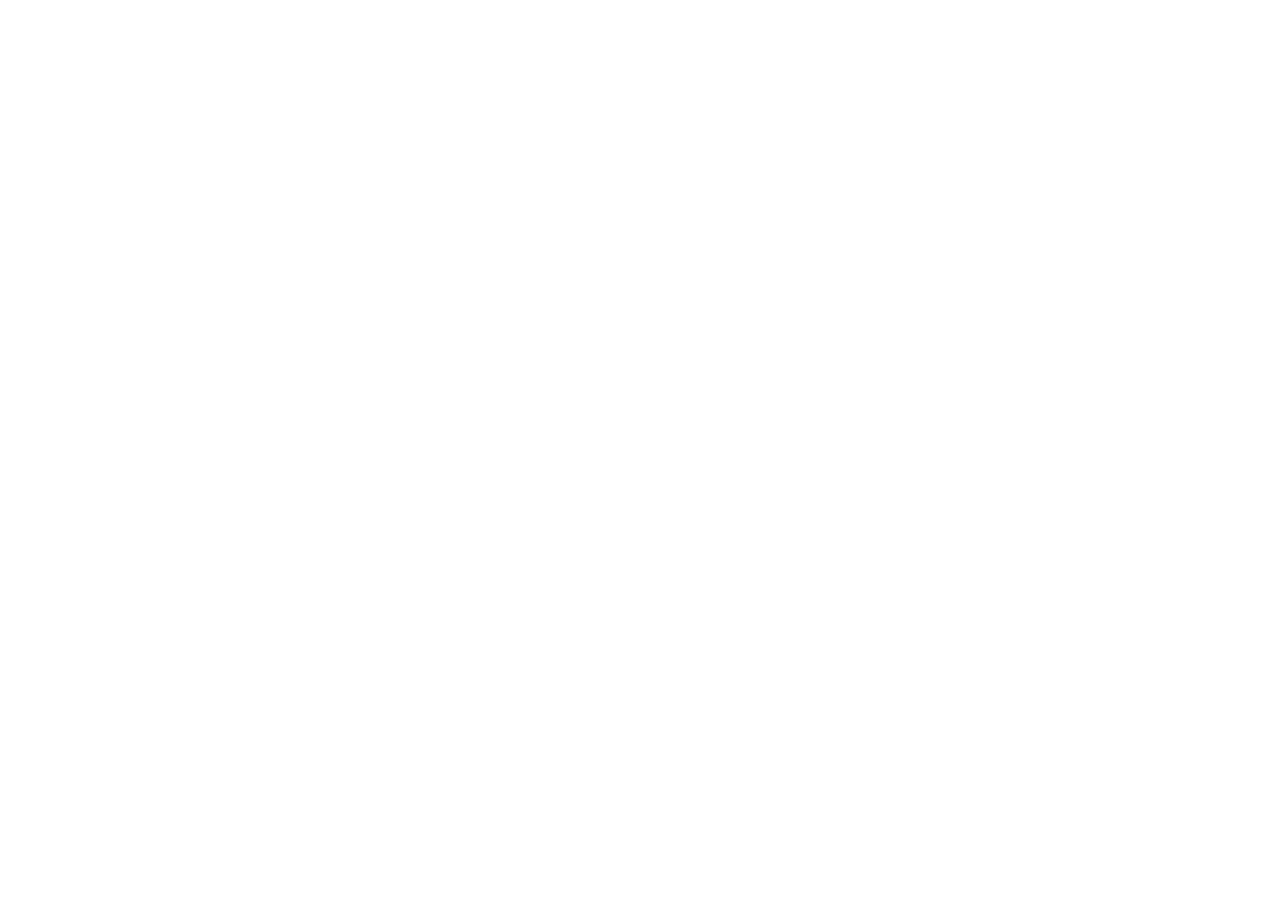
==== index.html @ ac5405e8 "登录和注册功能" ====
<!DOCTYPE html>
<html lang="en">
<head>
    <meta charset="UTF-8">
    <meta name="viewport" content="width=device-width, initial-scale=1.0">
    <title>Document</title>
</head>
<body>
    
</body>
</html>
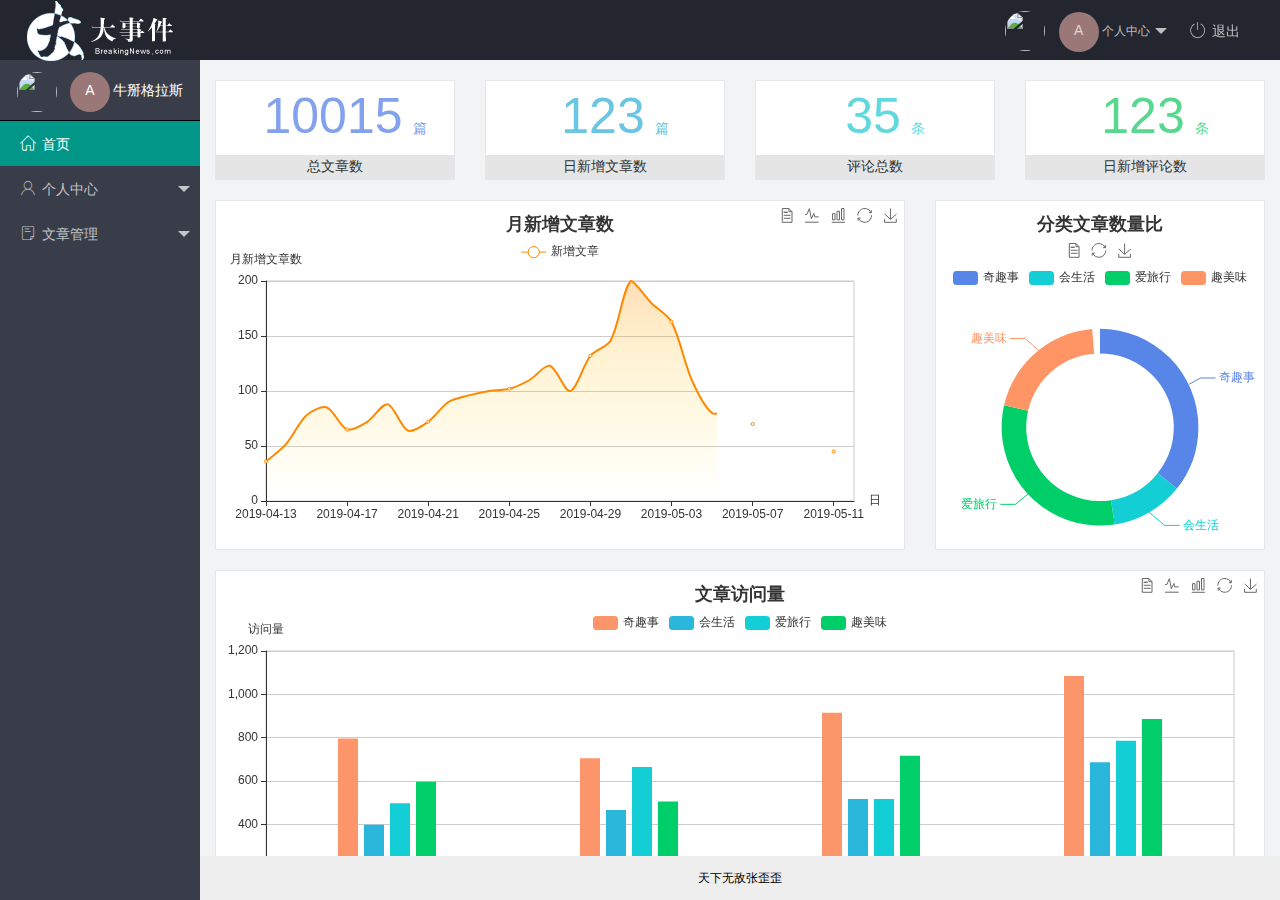
==== commit de737877: "index后台主页" ====
--- a/index.html
+++ b/index.html
@@ -1,11 +1,91 @@
 <!DOCTYPE html>
 <html lang="en">
+
 <head>
     <meta charset="UTF-8">
     <meta name="viewport" content="width=device-width, initial-scale=1.0">
-    <title>Document</title>
+    <title>主页</title>
+    <!-- 导入layui样式 -->
+    <link rel="stylesheet" href="/assets/lib/layui/css/layui.css">
+    <!-- 导入第三方字体图标 -->
+    <link rel="stylesheet" href="assets/fonts/iconfont.css">
+    <!-- 导入自己样式 -->
+    <link rel="stylesheet" href="/assets/css/index.css">
 </head>
-<body>
-    
+
+<body class="layui-layout-body">
+    <div class="layui-layout layui-layout-admin">
+        <div class="layui-header">
+            <div class="layui-logo"><img src="/assets/images/logo.png" alt=""></div>
+            <!-- 头部区域（可配合layui已有的水平导航） -->
+
+            <ul class="layui-nav layui-layout-right">
+                <li class="layui-nav-item">
+                    <a href="javascript:;" class="userinfo">
+                        <img src="http://t.cn/RCzsdCq" class="layui-nav-img">
+                        <span class="taxt-avatar">A</span>
+                        个人中心
+                    </a>
+                    <dl class="layui-nav-child">
+                        <dd><a href="/user/user_info.html" target="fm">基本资料</a></dd>
+                        <dd><a href="/user/user_pwd.html" target="fm">更换头像</a></dd>
+                        <dd><a href="/user/user_avatar.html" target="fm">重置密码</a></dd>
+                    </dl>
+                </li>
+                <li class="layui-nav-item" id="out"><a href="javascript:;"><span class="iconfont icon-tuichu"></span>退出</a></li>
+            </ul>
+        </div>
+
+        <div class="layui-side layui-bg-black">
+            <div class="layui-side-scroll">
+                <!-- 左侧导航区域（可配合layui已有的垂直导航） -->
+                <ul class="layui-nav layui-nav-tree" lay-shrink="all">
+                    <!-- lay-shrink="all"同时间只能展开一个li -->
+                    <div class="userinfo">
+                        <img src="http://t.cn/RCzsdCq" class="layui-nav-img">
+                        <span class="taxt-avatar">A</span>
+                        <span id="welcom">牛掰格拉斯</span>
+                    </div>
+                    <li class="layui-nav-item layui-this">
+                        <a href="/home/dashboard.html" target="fm"><span class="iconfont icon-home"></span>首页</a>
+                    </li>
+                    <li class="layui-nav-item">
+                        <a href="javascript:;"><span class="iconfont icon-user"></span>个人中心</a>
+                        <dl class="layui-nav-child">
+                            <dd><a href="javascript:;"><i class="layui-icon layui-icon-fire"></i> 基本资料</a></dd>
+                            <dd><a href="javascript:;"><i class="layui-icon layui-icon-face-smile"></i> 更换头像</a></dd>
+                            <dd><a href="javascript:;"><i class="layui-icon layui-icon-face-smile"></i> 重置密码</a></dd>
+                        </dl>
+                    </li>
+                    <li class="layui-nav-item">
+                        <a class="" href="javascript:;"><span class="iconfont icon-16"></span>文章管理</a>
+                        <dl class="layui-nav-child">
+                            <dd><a href="javascript:;"><i class="layui-icon layui-icon-face-smile"></i> 列表一</a></dd>
+                            <dd><a href="javascript:;"><i class="layui-icon layui-icon-read"></i> 列表二</a></dd>
+                            <dd><a href="javascript:;"><i class="layui-icon layui-icon-face-smile"></i> 列表三</a></dd>
+                            <dd><a href="javascript:;"><i class="layui-icon layui-icon-face-smile"></i> 超链接</a></dd>
+                        </dl>
+                    </li>
+                   
+                </ul>
+            </div>
+        </div>
+
+        <div class="layui-body">
+            <!-- 内容主体区域 -->
+            <iframe name="fm" src="/home/dashboard.html" frameborder="0"></iframe>
+        </div>
+
+        <div class="layui-footer">
+            <!-- 底部固定区域 -->
+            天下无敌张歪歪
+        </div>
+    </div>
+    <!-- 导入layui的js -->
+    <script src="/assets/lib/layui/layui.all.js"></script>
+    <script src="/assets/lib/jquery.js"></script>
+    <script src="/assets/js/baseAPI.js"></script>
+    <script src="/assets/js/index.js"></script>
 </body>
+
 </html>--- a/assets/lib/layui/css/layui.css
+++ b/assets/lib/layui/css/layui.css
@@ -0,0 +1,2 @@
+/** layui-v2.5.5 MIT License By https://www.layui.com */
+ .layui-inline,img{display:inline-block;vertical-align:middle}h1,h2,h3,h4,h5,h6{font-weight:400}.layui-edge,.layui-header,.layui-inline,.layui-main{position:relative}.layui-body,.layui-edge,.layui-elip{overflow:hidden}.layui-btn,.layui-edge,.layui-inline,img{vertical-align:middle}.layui-btn,.layui-disabled,.layui-icon,.layui-unselect{-moz-user-select:none;-webkit-user-select:none;-ms-user-select:none}.layui-elip,.layui-form-checkbox span,.layui-form-pane .layui-form-label{text-overflow:ellipsis;white-space:nowrap}.layui-breadcrumb,.layui-tree-btnGroup{visibility:hidden}blockquote,body,button,dd,div,dl,dt,form,h1,h2,h3,h4,h5,h6,input,li,ol,p,pre,td,textarea,th,ul{margin:0;padding:0;-webkit-tap-highlight-color:rgba(0,0,0,0)}a:active,a:hover{outline:0}img{border:none}li{list-style:none}table{border-collapse:collapse;border-spacing:0}h4,h5,h6{font-size:100%}button,input,optgroup,option,select,textarea{font-family:inherit;font-size:inherit;font-style:inherit;font-weight:inherit;outline:0}pre{white-space:pre-wrap;white-space:-moz-pre-wrap;white-space:-pre-wrap;white-space:-o-pre-wrap;word-wrap:break-word}body{line-height:24px;font:14px Helvetica Neue,Helvetica,PingFang SC,Tahoma,Arial,sans-serif}hr{height:1px;margin:10px 0;border:0;clear:both}a{color:#333;text-decoration:none}a:hover{color:#777}a cite{font-style:normal;*cursor:pointer}.layui-border-box,.layui-border-box *{box-sizing:border-box}.layui-box,.layui-box *{box-sizing:content-box}.layui-clear{clear:both;*zoom:1}.layui-clear:after{content:'\20';clear:both;*zoom:1;display:block;height:0}.layui-inline{*display:inline;*zoom:1}.layui-edge{display:inline-block;width:0;height:0;border-width:6px;border-style:dashed;border-color:transparent}.layui-edge-top{top:-4px;border-bottom-color:#999;border-bottom-style:solid}.layui-edge-right{border-left-color:#999;border-left-style:solid}.layui-edge-bottom{top:2px;border-top-color:#999;border-top-style:solid}.layui-edge-left{border-right-color:#999;border-right-style:solid}.layui-disabled,.layui-disabled:hover{color:#d2d2d2!important;cursor:not-allowed!important}.layui-circle{border-radius:100%}.layui-show{display:block!important}.layui-hide{display:none!important}@font-face{font-family:layui-icon;src:url(../font/iconfont.eot?v=250);src:url(../font/iconfont.eot?v=250#iefix) format('embedded-opentype'),url(../font/iconfont.woff2?v=250) format('woff2'),url(../font/iconfont.woff?v=250) format('woff'),url(../font/iconfont.ttf?v=250) format('truetype'),url(../font/iconfont.svg?v=250#layui-icon) format('svg')}.layui-icon{font-family:layui-icon!important;font-size:16px;font-style:normal;-webkit-font-smoothing:antialiased;-moz-osx-font-smoothing:grayscale}.layui-icon-reply-fill:before{content:"\e611"}.layui-icon-set-fill:before{content:"\e614"}.layui-icon-menu-fill:before{content:"\e60f"}.layui-icon-search:before{content:"\e615"}.layui-icon-share:before{content:"\e641"}.layui-icon-set-sm:before{content:"\e620"}.layui-icon-engine:before{content:"\e628"}.layui-icon-close:before{content:"\1006"}.layui-icon-close-fill:before{content:"\1007"}.layui-icon-chart-screen:before{content:"\e629"}.layui-icon-star:before{content:"\e600"}.layui-icon-circle-dot:before{content:"\e617"}.layui-icon-chat:before{content:"\e606"}.layui-icon-release:before{content:"\e609"}.layui-icon-list:before{content:"\e60a"}.layui-icon-chart:before{content:"\e62c"}.layui-icon-ok-circle:before{content:"\1005"}.layui-icon-layim-theme:before{content:"\e61b"}.layui-icon-table:before{content:"\e62d"}.layui-icon-right:before{content:"\e602"}.layui-icon-left:before{content:"\e603"}.layui-icon-cart-simple:before{content:"\e698"}.layui-icon-face-cry:before{content:"\e69c"}.layui-icon-face-smile:before{content:"\e6af"}.layui-icon-survey:before{content:"\e6b2"}.layui-icon-tree:before{content:"\e62e"}.layui-icon-upload-circle:before{content:"\e62f"}.layui-icon-add-circle:before{content:"\e61f"}.layui-icon-download-circle:before{content:"\e601"}.layui-icon-templeate-1:before{content:"\e630"}.layui-icon-util:before{content:"\e631"}.layui-icon-face-surprised:before{content:"\e664"}.layui-icon-edit:before{content:"\e642"}.layui-icon-speaker:before{content:"\e645"}.layui-icon-down:before{content:"\e61a"}.layui-icon-file:before{content:"\e621"}.layui-icon-layouts:before{content:"\e632"}.layui-icon-rate-half:before{content:"\e6c9"}.layui-icon-add-circle-fine:before{content:"\e608"}.layui-icon-prev-circle:before{content:"\e633"}.layui-icon-read:before{content:"\e705"}.layui-icon-404:before{content:"\e61c"}.layui-icon-carousel:before{content:"\e634"}.layui-icon-help:before{content:"\e607"}.layui-icon-code-circle:before{content:"\e635"}.layui-icon-water:before{content:"\e636"}.layui-icon-username:before{content:"\e66f"}.layui-icon-find-fill:before{content:"\e670"}.layui-icon-about:before{content:"\e60b"}.layui-icon-location:before{content:"\e715"}.layui-icon-up:before{content:"\e619"}.layui-icon-pause:before{content:"\e651"}.layui-icon-date:before{content:"\e637"}.layui-icon-layim-uploadfile:before{content:"\e61d"}.layui-icon-delete:before{content:"\e640"}.layui-icon-play:before{content:"\e652"}.layui-icon-top:before{content:"\e604"}.layui-icon-friends:before{content:"\e612"}.layui-icon-refresh-3:before{content:"\e9aa"}.layui-icon-ok:before{content:"\e605"}.layui-icon-layer:before{content:"\e638"}.layui-icon-face-smile-fine:before{content:"\e60c"}.layui-icon-dollar:before{content:"\e659"}.layui-icon-group:before{content:"\e613"}.layui-icon-layim-download:before{content:"\e61e"}.layui-icon-picture-fine:before{content:"\e60d"}.layui-icon-link:before{content:"\e64c"}.layui-icon-diamond:before{content:"\e735"}.layui-icon-log:before{content:"\e60e"}.layui-icon-rate-solid:before{content:"\e67a"}.layui-icon-fonts-del:before{content:"\e64f"}.layui-icon-unlink:before{content:"\e64d"}.layui-icon-fonts-clear:before{content:"\e639"}.layui-icon-triangle-r:before{content:"\e623"}.layui-icon-circle:before{content:"\e63f"}.layui-icon-radio:before{content:"\e643"}.layui-icon-align-center:before{content:"\e647"}.layui-icon-align-right:before{content:"\e648"}.layui-icon-align-left:before{content:"\e649"}.layui-icon-loading-1:before{content:"\e63e"}.layui-icon-return:before{content:"\e65c"}.layui-icon-fonts-strong:before{content:"\e62b"}.layui-icon-upload:before{content:"\e67c"}.layui-icon-dialogue:before{content:"\e63a"}.layui-icon-video:before{content:"\e6ed"}.layui-icon-headset:before{content:"\e6fc"}.layui-icon-cellphone-fine:before{content:"\e63b"}.layui-icon-add-1:before{content:"\e654"}.layui-icon-face-smile-b:before{content:"\e650"}.layui-icon-fonts-html:before{content:"\e64b"}.layui-icon-form:before{content:"\e63c"}.layui-icon-cart:before{content:"\e657"}.layui-icon-camera-fill:before{content:"\e65d"}.layui-icon-tabs:before{content:"\e62a"}.layui-icon-fonts-code:before{content:"\e64e"}.layui-icon-fire:before{content:"\e756"}.layui-icon-set:before{content:"\e716"}.layui-icon-fonts-u:before{content:"\e646"}.layui-icon-triangle-d:before{content:"\e625"}.layui-icon-tips:before{content:"\e702"}.layui-icon-picture:before{content:"\e64a"}.layui-icon-more-vertical:before{content:"\e671"}.layui-icon-flag:before{content:"\e66c"}.layui-icon-loading:before{content:"\e63d"}.layui-icon-fonts-i:before{content:"\e644"}.layui-icon-refresh-1:before{content:"\e666"}.layui-icon-rmb:before{content:"\e65e"}.layui-icon-home:before{content:"\e68e"}.layui-icon-user:before{content:"\e770"}.layui-icon-notice:before{content:"\e667"}.layui-icon-login-weibo:before{content:"\e675"}.layui-icon-voice:before{content:"\e688"}.layui-icon-upload-drag:before{content:"\e681"}.layui-icon-login-qq:before{content:"\e676"}.layui-icon-snowflake:before{content:"\e6b1"}.layui-icon-file-b:before{content:"\e655"}.layui-icon-template:before{content:"\e663"}.layui-icon-auz:before{content:"\e672"}.layui-icon-console:before{content:"\e665"}.layui-icon-app:before{content:"\e653"}.layui-icon-prev:before{content:"\e65a"}.layui-icon-website:before{content:"\e7ae"}.layui-icon-next:before{content:"\e65b"}.layui-icon-component:before{content:"\e857"}.layui-icon-more:before{content:"\e65f"}.layui-icon-login-wechat:before{content:"\e677"}.layui-icon-shrink-right:before{content:"\e668"}.layui-icon-spread-left:before{content:"\e66b"}.layui-icon-camera:before{content:"\e660"}.layui-icon-note:before{content:"\e66e"}.layui-icon-refresh:before{content:"\e669"}.layui-icon-female:before{content:"\e661"}.layui-icon-male:before{content:"\e662"}.layui-icon-password:before{content:"\e673"}.layui-icon-senior:before{content:"\e674"}.layui-icon-theme:before{content:"\e66a"}.layui-icon-tread:before{content:"\e6c5"}.layui-icon-praise:before{content:"\e6c6"}.layui-icon-star-fill:before{content:"\e658"}.layui-icon-rate:before{content:"\e67b"}.layui-icon-template-1:before{content:"\e656"}.layui-icon-vercode:before{content:"\e679"}.layui-icon-cellphone:before{content:"\e678"}.layui-icon-screen-full:before{content:"\e622"}.layui-icon-screen-restore:before{content:"\e758"}.layui-icon-cols:before{content:"\e610"}.layui-icon-export:before{content:"\e67d"}.layui-icon-print:before{content:"\e66d"}.layui-icon-slider:before{content:"\e714"}.layui-icon-addition:before{content:"\e624"}.layui-icon-subtraction:before{content:"\e67e"}.layui-icon-service:before{content:"\e626"}.layui-icon-transfer:before{content:"\e691"}.layui-main{width:1140px;margin:0 auto}.layui-header{z-index:1000;height:60px}.layui-header a:hover{transition:all .5s;-webkit-transition:all .5s}.layui-side{position:fixed;left:0;top:0;bottom:0;z-index:999;width:200px;overflow-x:hidden}.layui-side-scroll{position:relative;width:220px;height:100%;overflow-x:hidden}.layui-body{position:absolute;left:200px;right:0;top:0;bottom:0;z-index:998;width:auto;overflow-y:auto;box-sizing:border-box}.layui-layout-body{overflow:hidden}.layui-layout-admin .layui-header{background-color:#23262E}.layui-layout-admin .layui-side{top:60px;width:200px;overflow-x:hidden}.layui-layout-admin .layui-body{position:fixed;top:60px;bottom:44px}.layui-layout-admin .layui-main{width:auto;margin:0 15px}.layui-layout-admin .layui-footer{position:fixed;left:200px;right:0;bottom:0;height:44px;line-height:44px;padding:0 15px;background-color:#eee}.layui-layout-admin .layui-logo{position:absolute;left:0;top:0;width:200px;height:100%;line-height:60px;text-align:center;color:#009688;font-size:16px}.layui-layout-admin .layui-header .layui-nav{background:0 0}.layui-layout-left{position:absolute!important;left:200px;top:0}.layui-layout-right{position:absolute!important;right:0;top:0}.layui-container{position:relative;margin:0 auto;padding:0 15px;box-sizing:border-box}.layui-fluid{position:relative;margin:0 auto;padding:0 15px}.layui-row:after,.layui-row:before{content:'';display:block;clear:both}.layui-col-lg1,.layui-col-lg10,.layui-col-lg11,.layui-col-lg12,.layui-col-lg2,.layui-col-lg3,.layui-col-lg4,.layui-col-lg5,.layui-col-lg6,.layui-col-lg7,.layui-col-lg8,.layui-col-lg9,.layui-col-md1,.layui-col-md10,.layui-col-md11,.layui-col-md12,.layui-col-md2,.layui-col-md3,.layui-col-md4,.layui-col-md5,.layui-col-md6,.layui-col-md7,.layui-col-md8,.layui-col-md9,.layui-col-sm1,.layui-col-sm10,.layui-col-sm11,.layui-col-sm12,.layui-col-sm2,.layui-col-sm3,.layui-col-sm4,.layui-col-sm5,.layui-col-sm6,.layui-col-sm7,.layui-col-sm8,.layui-col-sm9,.layui-col-xs1,.layui-col-xs10,.layui-col-xs11,.layui-col-xs12,.layui-col-xs2,.layui-col-xs3,.layui-col-xs4,.layui-col-xs5,.layui-col-xs6,.layui-col-xs7,.layui-col-xs8,.layui-col-xs9{position:relative;display:block;box-sizing:border-box}.layui-col-xs1,.layui-col-xs10,.layui-col-xs11,.layui-col-xs12,.layui-col-xs2,.layui-col-xs3,.layui-col-xs4,.layui-col-xs5,.layui-col-xs6,.layui-col-xs7,.layui-col-xs8,.layui-col-xs9{float:left}.layui-col-xs1{width:8.33333333%}.layui-col-xs2{width:16.66666667%}.layui-col-xs3{width:25%}.layui-col-xs4{width:33.33333333%}.layui-col-xs5{width:41.66666667%}.layui-col-xs6{width:50%}.layui-col-xs7{width:58.33333333%}.layui-col-xs8{width:66.66666667%}.layui-col-xs9{width:75%}.layui-col-xs10{width:83.33333333%}.layui-col-xs11{width:91.66666667%}.layui-col-xs12{width:100%}.layui-col-xs-offset1{margin-left:8.33333333%}.layui-col-xs-offset2{margin-left:16.66666667%}.layui-col-xs-offset3{margin-left:25%}.layui-col-xs-offset4{margin-left:33.33333333%}.layui-col-xs-offset5{margin-left:41.66666667%}.layui-col-xs-offset6{margin-left:50%}.layui-col-xs-offset7{margin-left:58.33333333%}.layui-col-xs-offset8{margin-left:66.66666667%}.layui-col-xs-offset9{margin-left:75%}.layui-col-xs-offset10{margin-left:83.33333333%}.layui-col-xs-offset11{margin-left:91.66666667%}.layui-col-xs-offset12{margin-left:100%}@media screen and (max-width:768px){.layui-hide-xs{display:none!important}.layui-show-xs-block{display:block!important}.layui-show-xs-inline{display:inline!important}.layui-show-xs-inline-block{display:inline-block!important}}@media screen and (min-width:768px){.layui-container{width:750px}.layui-hide-sm{display:none!important}.layui-show-sm-block{display:block!important}.layui-show-sm-inline{display:inline!important}.layui-show-sm-inline-block{display:inline-block!important}.layui-col-sm1,.layui-col-sm10,.layui-col-sm11,.layui-col-sm12,.layui-col-sm2,.layui-col-sm3,.layui-col-sm4,.layui-col-sm5,.layui-col-sm6,.layui-col-sm7,.layui-col-sm8,.layui-col-sm9{float:left}.layui-col-sm1{width:8.33333333%}.layui-col-sm2{width:16.66666667%}.layui-col-sm3{width:25%}.layui-col-sm4{width:33.33333333%}.layui-col-sm5{width:41.66666667%}.layui-col-sm6{width:50%}.layui-col-sm7{width:58.33333333%}.layui-col-sm8{width:66.66666667%}.layui-col-sm9{width:75%}.layui-col-sm10{width:83.33333333%}.layui-col-sm11{width:91.66666667%}.layui-col-sm12{width:100%}.layui-col-sm-offset1{margin-left:8.33333333%}.layui-col-sm-offset2{margin-left:16.66666667%}.layui-col-sm-offset3{margin-left:25%}.layui-col-sm-offset4{margin-left:33.33333333%}.layui-col-sm-offset5{margin-left:41.66666667%}.layui-col-sm-offset6{margin-left:50%}.layui-col-sm-offset7{margin-left:58.33333333%}.layui-col-sm-offset8{margin-left:66.66666667%}.layui-col-sm-offset9{margin-left:75%}.layui-col-sm-offset10{margin-left:83.33333333%}.layui-col-sm-offset11{margin-left:91.66666667%}.layui-col-sm-offset12{margin-left:100%}}@media screen and (min-width:992px){.layui-container{width:970px}.layui-hide-md{display:none!important}.layui-show-md-block{display:block!important}.layui-show-md-inline{display:inline!important}.layui-show-md-inline-block{display:inline-block!important}.layui-col-md1,.layui-col-md10,.layui-col-md11,.layui-col-md12,.layui-col-md2,.layui-col-md3,.layui-col-md4,.layui-col-md5,.layui-col-md6,.layui-col-md7,.layui-col-md8,.layui-col-md9{float:left}.layui-col-md1{width:8.33333333%}.layui-col-md2{width:16.66666667%}.layui-col-md3{width:25%}.layui-col-md4{width:33.33333333%}.layui-col-md5{width:41.66666667%}.layui-col-md6{width:50%}.layui-col-md7{width:58.33333333%}.layui-col-md8{width:66.66666667%}.layui-col-md9{width:75%}.layui-col-md10{width:83.33333333%}.layui-col-md11{width:91.66666667%}.layui-col-md12{width:100%}.layui-col-md-offset1{margin-left:8.33333333%}.layui-col-md-offset2{margin-left:16.66666667%}.layui-col-md-offset3{margin-left:25%}.layui-col-md-offset4{margin-left:33.33333333%}.layui-col-md-offset5{margin-left:41.66666667%}.layui-col-md-offset6{margin-left:50%}.layui-col-md-offset7{margin-left:58.33333333%}.layui-col-md-offset8{margin-left:66.66666667%}.layui-col-md-offset9{margin-left:75%}.layui-col-md-offset10{margin-left:83.33333333%}.layui-col-md-offset11{margin-left:91.66666667%}.layui-col-md-offset12{margin-left:100%}}@media screen and (min-width:1200px){.layui-container{width:1170px}.layui-hide-lg{display:none!important}.layui-show-lg-block{display:block!important}.layui-show-lg-inline{display:inline!important}.layui-show-lg-inline-block{display:inline-block!important}.layui-col-lg1,.layui-col-lg10,.layui-col-lg11,.layui-col-lg12,.layui-col-lg2,.layui-col-lg3,.layui-col-lg4,.layui-col-lg5,.layui-col-lg6,.layui-col-lg7,.layui-col-lg8,.layui-col-lg9{float:left}.layui-col-lg1{width:8.33333333%}.layui-col-lg2{width:16.66666667%}.layui-col-lg3{width:25%}.layui-col-lg4{width:33.33333333%}.layui-col-lg5{width:41.66666667%}.layui-col-lg6{width:50%}.layui-col-lg7{width:58.33333333%}.layui-col-lg8{width:66.66666667%}.layui-col-lg9{width:75%}.layui-col-lg10{width:83.33333333%}.layui-col-lg11{width:91.66666667%}.layui-col-lg12{width:100%}.layui-col-lg-offset1{margin-left:8.33333333%}.layui-col-lg-offset2{margin-left:16.66666667%}.layui-col-lg-offset3{margin-left:25%}.layui-col-lg-offset4{margin-left:33.33333333%}.layui-col-lg-offset5{margin-left:41.66666667%}.layui-col-lg-offset6{margin-left:50%}.layui-col-lg-offset7{margin-left:58.33333333%}.layui-col-lg-offset8{margin-left:66.66666667%}.layui-col-lg-offset9{margin-left:75%}.layui-col-lg-offset10{margin-left:83.33333333%}.layui-col-lg-offset11{margin-left:91.66666667%}.layui-col-lg-offset12{margin-left:100%}}.layui-col-space1{margin:-.5px}.layui-col-space1>*{padding:.5px}.layui-col-space3{margin:-1.5px}.layui-col-space3>*{padding:1.5px}.layui-col-space5{margin:-2.5px}.layui-col-space5>*{padding:2.5px}.layui-col-space8{margin:-3.5px}.layui-col-space8>*{padding:3.5px}.layui-col-space10{margin:-5px}.layui-col-space10>*{padding:5px}.layui-col-space12{margin:-6px}.layui-col-space12>*{padding:6px}.layui-col-space15{margin:-7.5px}.layui-col-space15>*{padding:7.5px}.layui-col-space18{margin:-9px}.layui-col-space18>*{padding:9px}.layui-col-space20{margin:-10px}.layui-col-space20>*{padding:10px}.layui-col-space22{margin:-11px}.layui-col-space22>*{padding:11px}.layui-col-space25{margin:-12.5px}.layui-col-space25>*{padding:12.5px}.layui-col-space30{margin:-15px}.layui-col-space30>*{padding:15px}.layui-btn,.layui-input,.layui-select,.layui-textarea,.layui-upload-button{outline:0;-webkit-appearance:none;transition:all .3s;-webkit-transition:all .3s;box-sizing:border-box}.layui-elem-quote{margin-bottom:10px;padding:15px;line-height:22px;border-left:5px solid #009688;border-radius:0 2px 2px 0;background-color:#f2f2f2}.layui-quote-nm{border-style:solid;border-width:1px 1px 1px 5px;background:0 0}.layui-elem-field{margin-bottom:10px;padding:0;border-width:1px;border-style:solid}.layui-elem-field legend{margin-left:20px;padding:0 10px;font-size:20px;font-weight:300}.layui-field-title{margin:10px 0 20px;border-width:1px 0 0}.layui-field-box{padding:10px 15px}.layui-field-title .layui-field-box{padding:10px 0}.layui-progress{position:relative;height:6px;border-radius:20px;background-color:#e2e2e2}.layui-progress-bar{position:absolute;left:0;top:0;width:0;max-width:100%;height:6px;border-radius:20px;text-align:right;background-color:#5FB878;transition:all .3s;-webkit-transition:all .3s}.layui-progress-big,.layui-progress-big .layui-progress-bar{height:18px;line-height:18px}.layui-progress-text{position:relative;top:-20px;line-height:18px;font-size:12px;color:#666}.layui-progress-big .layui-progress-text{position:static;padding:0 10px;color:#fff}.layui-collapse{border-width:1px;border-style:solid;border-radius:2px}.layui-colla-content,.layui-colla-item{border-top-width:1px;border-top-style:solid}.layui-colla-item:first-child{border-top:none}.layui-colla-title{position:relative;height:42px;line-height:42px;padding:0 15px 0 35px;color:#333;background-color:#f2f2f2;cursor:pointer;font-size:14px;overflow:hidden}.layui-colla-content{display:none;padding:10px 15px;line-height:22px;color:#666}.layui-colla-icon{position:absolute;left:15px;top:0;font-size:14px}.layui-card{margin-bottom:15px;border-radius:2px;background-color:#fff;box-shadow:0 1px 2px 0 rgba(0,0,0,.05)}.layui-card:last-child{margin-bottom:0}.layui-card-header{position:relative;height:42px;line-height:42px;padding:0 15px;border-bottom:1px solid #f6f6f6;color:#333;border-radius:2px 2px 0 0;font-size:14px}.layui-bg-black,.layui-bg-blue,.layui-bg-cyan,.layui-bg-green,.layui-bg-orange,.layui-bg-red{color:#fff!important}.layui-card-body{position:relative;padding:10px 15px;line-height:24px}.layui-card-body[pad15]{padding:15px}.layui-card-body[pad20]{padding:20px}.layui-card-body .layui-table{margin:5px 0}.layui-card .layui-tab{margin:0}.layui-panel-window{position:relative;padding:15px;border-radius:0;border-top:5px solid #E6E6E6;background-color:#fff}.layui-auxiliar-moving{position:fixed;left:0;right:0;top:0;bottom:0;width:100%;height:100%;background:0 0;z-index:9999999999}.layui-form-label,.layui-form-mid,.layui-form-select,.layui-input-block,.layui-input-inline,.layui-textarea{position:relative}.layui-bg-red{background-color:#FF5722!important}.layui-bg-orange{background-color:#FFB800!important}.layui-bg-green{background-color:#009688!important}.layui-bg-cyan{background-color:#2F4056!important}.layui-bg-blue{background-color:#1E9FFF!important}.layui-bg-black{background-color:#393D49!important}.layui-bg-gray{background-color:#eee!important;color:#666!important}.layui-badge-rim,.layui-colla-content,.layui-colla-item,.layui-collapse,.layui-elem-field,.layui-form-pane .layui-form-item[pane],.layui-form-pane .layui-form-label,.layui-input,.layui-layedit,.layui-layedit-tool,.layui-quote-nm,.layui-select,.layui-tab-bar,.layui-tab-card,.layui-tab-title,.layui-tab-title .layui-this:after,.layui-textarea{border-color:#e6e6e6}.layui-timeline-item:before,hr{background-color:#e6e6e6}.layui-text{line-height:22px;font-size:14px;color:#666}.layui-text h1,.layui-text h2,.layui-text h3{font-weight:500;color:#333}.layui-text h1{font-size:30px}.layui-text h2{font-size:24px}.layui-text h3{font-size:18px}.layui-text a:not(.layui-btn){color:#01AAED}.layui-text a:not(.layui-btn):hover{text-decoration:underline}.layui-text ul{padding:5px 0 5px 15px}.layui-text ul li{margin-top:5px;list-style-type:disc}.layui-text em,.layui-word-aux{color:#999!important;padding:0 5px!important}.layui-btn{display:inline-block;height:38px;line-height:38px;padding:0 18px;background-color:#009688;color:#fff;white-space:nowrap;text-align:center;font-size:14px;border:none;border-radius:2px;cursor:pointer}.layui-btn:hover{opacity:.8;filter:alpha(opacity=80);color:#fff}.layui-btn:active{opacity:1;filter:alpha(opacity=100)}.layui-btn+.layui-btn{margin-left:10px}.layui-btn-container{font-size:0}.layui-btn-container .layui-btn{margin-right:10px;margin-bottom:10px}.layui-btn-container .layui-btn+.layui-btn{margin-left:0}.layui-table .layui-btn-container .layui-btn{margin-bottom:9px}.layui-btn-radius{border-radius:100px}.layui-btn .layui-icon{margin-right:3px;font-size:18px;vertical-align:bottom;vertical-align:middle\9}.layui-btn-primary{border:1px solid #C9C9C9;background-color:#fff;color:#555}.layui-btn-primary:hover{border-color:#009688;color:#333}.layui-btn-normal{background-color:#1E9FFF}.layui-btn-warm{background-color:#FFB800}.layui-btn-danger{background-color:#FF5722}.layui-btn-checked{background-color:#5FB878}.layui-btn-disabled,.layui-btn-disabled:active,.layui-btn-disabled:hover{border:1px solid #e6e6e6;background-color:#FBFBFB;color:#C9C9C9;cursor:not-allowed;opacity:1}.layui-btn-lg{height:44px;line-height:44px;padding:0 25px;font-size:16px}.layui-btn-sm{height:30px;line-height:30px;padding:0 10px;font-size:12px}.layui-btn-sm i{font-size:16px!important}.layui-btn-xs{height:22px;line-height:22px;padding:0 5px;font-size:12px}.layui-btn-xs i{font-size:14px!important}.layui-btn-group{display:inline-block;vertical-align:middle;font-size:0}.layui-btn-group .layui-btn{margin-left:0!important;margin-right:0!important;border-left:1px solid rgba(255,255,255,.5);border-radius:0}.layui-btn-group .layui-btn-primary{border-left:none}.layui-btn-group .layui-btn-primary:hover{border-color:#C9C9C9;color:#009688}.layui-btn-group .layui-btn:first-child{border-left:none;border-radius:2px 0 0 2px}.layui-btn-group .layui-btn-primary:first-child{border-left:1px solid #c9c9c9}.layui-btn-group .layui-btn:last-child{border-radius:0 2px 2px 0}.layui-btn-group .layui-btn+.layui-btn{margin-left:0}.layui-btn-group+.layui-btn-group{margin-left:10px}.layui-btn-fluid{width:100%}.layui-input,.layui-select,.layui-textarea{height:38px;line-height:1.3;line-height:38px\9;border-width:1px;border-style:solid;background-color:#fff;border-radius:2px}.layui-input::-webkit-input-placeholder,.layui-select::-webkit-input-placeholder,.layui-textarea::-webkit-input-placeholder{line-height:1.3}.layui-input,.layui-textarea{display:block;width:100%;padding-left:10px}.layui-input:hover,.layui-textarea:hover{border-color:#D2D2D2!important}.layui-input:focus,.layui-textarea:focus{border-color:#C9C9C9!important}.layui-textarea{min-height:100px;height:auto;line-height:20px;padding:6px 10px;resize:vertical}.layui-select{padding:0 10px}.layui-form input[type=checkbox],.layui-form input[type=radio],.layui-form select{display:none}.layui-form [lay-ignore]{display:initial}.layui-form-item{margin-bottom:15px;clear:both;*zoom:1}.layui-form-item:after{content:'\20';clear:both;*zoom:1;display:block;height:0}.layui-form-label{float:left;display:block;padding:9px 15px;width:80px;font-weight:400;line-height:20px;text-align:right}.layui-form-label-col{display:block;float:none;padding:9px 0;line-height:20px;text-align:left}.layui-form-item .layui-inline{margin-bottom:5px;margin-right:10px}.layui-input-block{margin-left:110px;min-height:36px}.layui-input-inline{display:inline-block;vertical-align:middle}.layui-form-item .layui-input-inline{float:left;width:190px;margin-right:10px}.layui-form-text .layui-input-inline{width:auto}.layui-form-mid{float:left;display:block;padding:9px 0!important;line-height:20px;margin-right:10px}.layui-form-danger+.layui-form-select .layui-input,.layui-form-danger:focus{border-color:#FF5722!important}.layui-form-select .layui-input{padding-right:30px;cursor:pointer}.layui-form-select .layui-edge{position:absolute;right:10px;top:50%;margin-top:-3px;cursor:pointer;border-width:6px;border-top-color:#c2c2c2;border-top-style:solid;transition:all .3s;-webkit-transition:all .3s}.layui-form-select dl{display:none;position:absolute;left:0;top:42px;padding:5px 0;z-index:899;min-width:100%;border:1px solid #d2d2d2;max-height:300px;overflow-y:auto;background-color:#fff;border-radius:2px;box-shadow:0 2px 4px rgba(0,0,0,.12);box-sizing:border-box}.layui-form-select dl dd,.layui-form-select dl dt{padding:0 10px;line-height:36px;white-space:nowrap;overflow:hidden;text-overflow:ellipsis}.layui-form-select dl dt{font-size:12px;color:#999}.layui-form-select dl dd{cursor:pointer}.layui-form-select dl dd:hover{background-color:#f2f2f2;-webkit-transition:.5s all;transition:.5s all}.layui-form-select .layui-select-group dd{padding-left:20px}.layui-form-select dl dd.layui-select-tips{padding-left:10px!important;color:#999}.layui-form-select dl dd.layui-this{background-color:#5FB878;color:#fff}.layui-form-checkbox,.layui-form-select dl dd.layui-disabled{background-color:#fff}.layui-form-selected dl{display:block}.layui-form-checkbox,.layui-form-checkbox *,.layui-form-switch{display:inline-block;vertical-align:middle}.layui-form-selected .layui-edge{margin-top:-9px;-webkit-transform:rotate(180deg);transform:rotate(180deg);margin-top:-3px\9}:root .layui-form-selected .layui-edge{margin-top:-9px\0/IE9}.layui-form-selectup dl{top:auto;bottom:42px}.layui-select-none{margin:5px 0;text-align:center;color:#999}.layui-select-disabled .layui-disabled{border-color:#eee!important}.layui-select-disabled .layui-edge{border-top-color:#d2d2d2}.layui-form-checkbox{position:relative;height:30px;line-height:30px;margin-right:10px;padding-right:30px;cursor:pointer;font-size:0;-webkit-transition:.1s linear;transition:.1s linear;box-sizing:border-box}.layui-form-checkbox span{padding:0 10px;height:100%;font-size:14px;border-radius:2px 0 0 2px;background-color:#d2d2d2;color:#fff;overflow:hidden}.layui-form-checkbox:hover span{background-color:#c2c2c2}.layui-form-checkbox i{position:absolute;right:0;top:0;width:30px;height:28px;border:1px solid #d2d2d2;border-left:none;border-radius:0 2px 2px 0;color:#fff;font-size:20px;text-align:center}.layui-form-checkbox:hover i{border-color:#c2c2c2;color:#c2c2c2}.layui-form-checked,.layui-form-checked:hover{border-color:#5FB878}.layui-form-checked span,.layui-form-checked:hover span{background-color:#5FB878}.layui-form-checked i,.layui-form-checked:hover i{color:#5FB878}.layui-form-item .layui-form-checkbox{margin-top:4px}.layui-form-checkbox[lay-skin=primary]{height:auto!important;line-height:normal!important;min-width:18px;min-height:18px;border:none!important;margin-right:0;padding-left:28px;padding-right:0;background:0 0}.layui-form-checkbox[lay-skin=primary] span{padding-left:0;padding-right:15px;line-height:18px;background:0 0;color:#666}.layui-form-checkbox[lay-skin=primary] i{right:auto;left:0;width:16px;height:16px;line-height:16px;border:1px solid #d2d2d2;font-size:12px;border-radius:2px;background-color:#fff;-webkit-transition:.1s linear;transition:.1s linear}.layui-form-checkbox[lay-skin=primary]:hover i{border-color:#5FB878;color:#fff}.layui-form-checked[lay-skin=primary] i{border-color:#5FB878!important;background-color:#5FB878;color:#fff}.layui-checkbox-disbaled[lay-skin=primary] span{background:0 0!important;color:#c2c2c2}.layui-checkbox-disbaled[lay-skin=primary]:hover i{border-color:#d2d2d2}.layui-form-item .layui-form-checkbox[lay-skin=primary]{margin-top:10px}.layui-form-switch{position:relative;height:22px;line-height:22px;min-width:35px;padding:0 5px;margin-top:8px;border:1px solid #d2d2d2;border-radius:20px;cursor:pointer;background-color:#fff;-webkit-transition:.1s linear;transition:.1s linear}.layui-form-switch i{position:absolute;left:5px;top:3px;width:16px;height:16px;border-radius:20px;background-color:#d2d2d2;-webkit-transition:.1s linear;transition:.1s linear}.layui-form-switch em{position:relative;top:0;width:25px;margin-left:21px;padding:0!important;text-align:center!important;color:#999!important;font-style:normal!important;font-size:12px}.layui-form-onswitch{border-color:#5FB878;background-color:#5FB878}.layui-checkbox-disbaled,.layui-checkbox-disbaled i{border-color:#e2e2e2!important}.layui-form-onswitch i{left:100%;margin-left:-21px;background-color:#fff}.layui-form-onswitch em{margin-left:5px;margin-right:21px;color:#fff!important}.layui-checkbox-disbaled span{background-color:#e2e2e2!important}.layui-checkbox-disbaled:hover i{color:#fff!important}[lay-radio]{display:none}.layui-form-radio,.layui-form-radio *{display:inline-block;vertical-align:middle}.layui-form-radio{line-height:28px;margin:6px 10px 0 0;padding-right:10px;cursor:pointer;font-size:0}.layui-form-radio *{font-size:14px}.layui-form-radio>i{margin-right:8px;font-size:22px;color:#c2c2c2}.layui-form-radio>i:hover,.layui-form-radioed>i{color:#5FB878}.layui-radio-disbaled>i{color:#e2e2e2!important}.layui-form-pane .layui-form-label{width:110px;padding:8px 15px;height:38px;line-height:20px;border-width:1px;border-style:solid;border-radius:2px 0 0 2px;text-align:center;background-color:#FBFBFB;overflow:hidden;box-sizing:border-box}.layui-form-pane .layui-input-inline{margin-left:-1px}.layui-form-pane .layui-input-block{margin-left:110px;left:-1px}.layui-form-pane .layui-input{border-radius:0 2px 2px 0}.layui-form-pane .layui-form-text .layui-form-label{float:none;width:100%;border-radius:2px;box-sizing:border-box;text-align:left}.layui-form-pane .layui-form-text .layui-input-inline{display:block;margin:0;top:-1px;clear:both}.layui-form-pane .layui-form-text .layui-input-block{margin:0;left:0;top:-1px}.layui-form-pane .layui-form-text .layui-textarea{min-height:100px;border-radius:0 0 2px 2px}.layui-form-pane .layui-form-checkbox{margin:4px 0 4px 10px}.layui-form-pane .layui-form-radio,.layui-form-pane .layui-form-switch{margin-top:6px;margin-left:10px}.layui-form-pane .layui-form-item[pane]{position:relative;border-width:1px;border-style:solid}.layui-form-pane .layui-form-item[pane] .layui-form-label{position:absolute;left:0;top:0;height:100%;border-width:0 1px 0 0}.layui-form-pane .layui-form-item[pane] .layui-input-inline{margin-left:110px}@media screen and (max-width:450px){.layui-form-item .layui-form-label{text-overflow:ellipsis;overflow:hidden;white-space:nowrap}.layui-form-item .layui-inline{display:block;margin-right:0;margin-bottom:20px;clear:both}.layui-form-item .layui-inline:after{content:'\20';clear:both;display:block;height:0}.layui-form-item .layui-input-inline{display:block;float:none;left:-3px;width:auto;margin:0 0 10px 112px}.layui-form-item .layui-input-inline+.layui-form-mid{margin-left:110px;top:-5px;padding:0}.layui-form-item .layui-form-checkbox{margin-right:5px;margin-bottom:5px}}.layui-layedit{border-width:1px;border-style:solid;border-radius:2px}.layui-layedit-tool{padding:3px 5px;border-bottom-width:1px;border-bottom-style:solid;font-size:0}.layedit-tool-fixed{position:fixed;top:0;border-top:1px solid #e2e2e2}.layui-layedit-tool .layedit-tool-mid,.layui-layedit-tool .layui-icon{display:inline-block;vertical-align:middle;text-align:center;font-size:14px}.layui-layedit-tool .layui-icon{position:relative;width:32px;height:30px;line-height:30px;margin:3px 5px;color:#777;cursor:pointer;border-radius:2px}.layui-layedit-tool .layui-icon:hover{color:#393D49}.layui-layedit-tool .layui-icon:active{color:#000}.layui-layedit-tool .layedit-tool-active{background-color:#e2e2e2;color:#000}.layui-layedit-tool .layui-disabled,.layui-layedit-tool .layui-disabled:hover{color:#d2d2d2;cursor:not-allowed}.layui-layedit-tool .layedit-tool-mid{width:1px;height:18px;margin:0 10px;background-color:#d2d2d2}.layedit-tool-html{width:50px!important;font-size:30px!important}.layedit-tool-b,.layedit-tool-code,.layedit-tool-help{font-size:16px!important}.layedit-tool-d,.layedit-tool-face,.layedit-tool-image,.layedit-tool-unlink{font-size:18px!important}.layedit-tool-image input{position:absolute;font-size:0;left:0;top:0;width:100%;height:100%;opacity:.01;filter:Alpha(opacity=1);cursor:pointer}.layui-layedit-iframe iframe{display:block;width:100%}#LAY_layedit_code{overflow:hidden}.layui-laypage{display:inline-block;*display:inline;*zoom:1;vertical-align:middle;margin:10px 0;font-size:0}.layui-laypage>a:first-child,.layui-laypage>a:first-child em{border-radius:2px 0 0 2px}.layui-laypage>a:last-child,.layui-laypage>a:last-child em{border-radius:0 2px 2px 0}.layui-laypage>:first-child{margin-left:0!important}.layui-laypage>:last-child{margin-right:0!important}.layui-laypage a,.layui-laypage button,.layui-laypage input,.layui-laypage select,.layui-laypage span{border:1px solid #e2e2e2}.layui-laypage a,.layui-laypage span{display:inline-block;*display:inline;*zoom:1;vertical-align:middle;padding:0 15px;height:28px;line-height:28px;margin:0 -1px 5px 0;background-color:#fff;color:#333;font-size:12px}.layui-flow-more a *,.layui-laypage input,.layui-table-view select[lay-ignore]{display:inline-block}.layui-laypage a:hover{color:#009688}.layui-laypage em{font-style:normal}.layui-laypage .layui-laypage-spr{color:#999;font-weight:700}.layui-laypage a{text-decoration:none}.layui-laypage .layui-laypage-curr{position:relative}.layui-laypage .layui-laypage-curr em{position:relative;color:#fff}.layui-laypage .layui-laypage-curr .layui-laypage-em{position:absolute;left:-1px;top:-1px;padding:1px;width:100%;height:100%;background-color:#009688}.layui-laypage-em{border-radius:2px}.layui-laypage-next em,.layui-laypage-prev em{font-family:Sim sun;font-size:16px}.layui-laypage .layui-laypage-count,.layui-laypage .layui-laypage-limits,.layui-laypage .layui-laypage-refresh,.layui-laypage .layui-laypage-skip{margin-left:10px;margin-right:10px;padding:0;border:none}.layui-laypage .layui-laypage-limits,.layui-laypage .layui-laypage-refresh{vertical-align:top}.layui-laypage .layui-laypage-refresh i{font-size:18px;cursor:pointer}.layui-laypage select{height:22px;padding:3px;border-radius:2px;cursor:pointer}.layui-laypage .layui-laypage-skip{height:30px;line-height:30px;color:#999}.layui-laypage button,.layui-laypage input{height:30px;line-height:30px;border-radius:2px;vertical-align:top;background-color:#fff;box-sizing:border-box}.layui-laypage input{width:40px;margin:0 10px;padding:0 3px;text-align:center}.layui-laypage input:focus,.layui-laypage select:focus{border-color:#009688!important}.layui-laypage button{margin-left:10px;padding:0 10px;cursor:pointer}.layui-table,.layui-table-view{margin:10px 0}.layui-flow-more{margin:10px 0;text-align:center;color:#999;font-size:14px}.layui-flow-more a{height:32px;line-height:32px}.layui-flow-more a *{vertical-align:top}.layui-flow-more a cite{padding:0 20px;border-radius:3px;background-color:#eee;color:#333;font-style:normal}.layui-flow-more a cite:hover{opacity:.8}.layui-flow-more a i{font-size:30px;color:#737383}.layui-table{width:100%;background-color:#fff;color:#666}.layui-table tr{transition:all .3s;-webkit-transition:all .3s}.layui-table th{text-align:left;font-weight:400}.layui-table tbody tr:hover,.layui-table thead tr,.layui-table-click,.layui-table-header,.layui-table-hover,.layui-table-mend,.layui-table-patch,.layui-table-tool,.layui-table-total,.layui-table-total tr,.layui-table[lay-even] tr:nth-child(even){background-color:#f2f2f2}.layui-table td,.layui-table th,.layui-table-col-set,.layui-table-fixed-r,.layui-table-grid-down,.layui-table-header,.layui-table-page,.layui-table-tips-main,.layui-table-tool,.layui-table-total,.layui-table-view,.layui-table[lay-skin=line],.layui-table[lay-skin=row]{border-width:1px;border-style:solid;border-color:#e6e6e6}.layui-table td,.layui-table th{position:relative;padding:9px 15px;min-height:20px;line-height:20px;font-size:14px}.layui-table[lay-skin=line] td,.layui-table[lay-skin=line] th{border-width:0 0 1px}.layui-table[lay-skin=row] td,.layui-table[lay-skin=row] th{border-width:0 1px 0 0}.layui-table[lay-skin=nob] td,.layui-table[lay-skin=nob] th{border:none}.layui-table img{max-width:100px}.layui-table[lay-size=lg] td,.layui-table[lay-size=lg] th{padding:15px 30px}.layui-table-view .layui-table[lay-size=lg] .layui-table-cell{height:40px;line-height:40px}.layui-table[lay-size=sm] td,.layui-table[lay-size=sm] th{font-size:12px;padding:5px 10px}.layui-table-view .layui-table[lay-size=sm] .layui-table-cell{height:20px;line-height:20px}.layui-table[lay-data]{display:none}.layui-table-box{position:relative;overflow:hidden}.layui-table-view .layui-table{position:relative;width:auto;margin:0}.layui-table-view .layui-table[lay-skin=line]{border-width:0 1px 0 0}.layui-table-view .layui-table[lay-skin=row]{border-width:0 0 1px}.layui-table-view .layui-table td,.layui-table-view .layui-table th{padding:5px 0;border-top:none;border-left:none}.layui-table-view .layui-table th.layui-unselect .layui-table-cell span{cursor:pointer}.layui-table-view .layui-table td{cursor:default}.layui-table-view .layui-table td[data-edit=text]{cursor:text}.layui-table-view .layui-form-checkbox[lay-skin=primary] i{width:18px;height:18px}.layui-table-view .layui-form-radio{line-height:0;padding:0}.layui-table-view .layui-form-radio>i{margin:0;font-size:20px}.layui-table-init{position:absolute;left:0;top:0;width:100%;height:100%;text-align:center;z-index:110}.layui-table-init .layui-icon{position:absolute;left:50%;top:50%;margin:-15px 0 0 -15px;font-size:30px;color:#c2c2c2}.layui-table-header{border-width:0 0 1px;overflow:hidden}.layui-table-header .layui-table{margin-bottom:-1px}.layui-table-tool .layui-inline[lay-event]{position:relative;width:26px;height:26px;padding:5px;line-height:16px;margin-right:10px;text-align:center;color:#333;border:1px solid #ccc;cursor:pointer;-webkit-transition:.5s all;transition:.5s all}.layui-table-tool .layui-inline[lay-event]:hover{border:1px solid #999}.layui-table-tool-temp{padding-right:120px}.layui-table-tool-self{position:absolute;right:17px;top:10px}.layui-table-tool .layui-table-tool-self .layui-inline[lay-event]{margin:0 0 0 10px}.layui-table-tool-panel{position:absolute;top:29px;left:-1px;padding:5px 0;min-width:150px;min-height:40px;border:1px solid #d2d2d2;text-align:left;overflow-y:auto;background-color:#fff;box-shadow:0 2px 4px rgba(0,0,0,.12)}.layui-table-cell,.layui-table-tool-panel li{overflow:hidden;text-overflow:ellipsis;white-space:nowrap}.layui-table-tool-panel li{padding:0 10px;line-height:30px;-webkit-transition:.5s all;transition:.5s all}.layui-table-tool-panel li .layui-form-checkbox[lay-skin=primary]{width:100%;padding-left:28px}.layui-table-tool-panel li:hover{background-color:#f2f2f2}.layui-table-tool-panel li .layui-form-checkbox[lay-skin=primary] i{position:absolute;left:0;top:0}.layui-table-tool-panel li .layui-form-checkbox[lay-skin=primary] span{padding:0}.layui-table-tool .layui-table-tool-self .layui-table-tool-panel{left:auto;right:-1px}.layui-table-col-set{position:absolute;right:0;top:0;width:20px;height:100%;border-width:0 0 0 1px;background-color:#fff}.layui-table-sort{width:10px;height:20px;margin-left:5px;cursor:pointer!important}.layui-table-sort .layui-edge{position:absolute;left:5px;border-width:5px}.layui-table-sort .layui-table-sort-asc{top:3px;border-top:none;border-bottom-style:solid;border-bottom-color:#b2b2b2}.layui-table-sort .layui-table-sort-asc:hover{border-bottom-color:#666}.layui-table-sort .layui-table-sort-desc{bottom:5px;border-bottom:none;border-top-style:solid;border-top-color:#b2b2b2}.layui-table-sort .layui-table-sort-desc:hover{border-top-color:#666}.layui-table-sort[lay-sort=asc] .layui-table-sort-asc{border-bottom-color:#000}.layui-table-sort[lay-sort=desc] .layui-table-sort-desc{border-top-color:#000}.layui-table-cell{height:28px;line-height:28px;padding:0 15px;position:relative;box-sizing:border-box}.layui-table-cell .layui-form-checkbox[lay-skin=primary]{top:-1px;padding:0}.layui-table-cell .layui-table-link{color:#01AAED}.laytable-cell-checkbox,.laytable-cell-numbers,.laytable-cell-radio,.laytable-cell-space{padding:0;text-align:center}.layui-table-body{position:relative;overflow:auto;margin-right:-1px;margin-bottom:-1px}.layui-table-body .layui-none{line-height:26px;padding:15px;text-align:center;color:#999}.layui-table-fixed{position:absolute;left:0;top:0;z-index:101}.layui-table-fixed .layui-table-body{overflow:hidden}.layui-table-fixed-l{box-shadow:0 -1px 8px rgba(0,0,0,.08)}.layui-table-fixed-r{left:auto;right:-1px;border-width:0 0 0 1px;box-shadow:-1px 0 8px rgba(0,0,0,.08)}.layui-table-fixed-r .layui-table-header{position:relative;overflow:visible}.layui-table-mend{position:absolute;right:-49px;top:0;height:100%;width:50px}.layui-table-tool{position:relative;z-index:890;width:100%;min-height:50px;line-height:30px;padding:10px 15px;border-width:0 0 1px}.layui-table-tool .layui-btn-container{margin-bottom:-10px}.layui-table-page,.layui-table-total{border-width:1px 0 0;margin-bottom:-1px;overflow:hidden}.layui-table-page{position:relative;width:100%;padding:7px 7px 0;height:41px;font-size:12px;white-space:nowrap}.layui-table-page>div{height:26px}.layui-table-page .layui-laypage{margin:0}.layui-table-page .layui-laypage a,.layui-table-page .layui-laypage span{height:26px;line-height:26px;margin-bottom:10px;border:none;background:0 0}.layui-table-page .layui-laypage a,.layui-table-page .layui-laypage span.layui-laypage-curr{padding:0 12px}.layui-table-page .layui-laypage span{margin-left:0;padding:0}.layui-table-page .layui-laypage .layui-laypage-prev{margin-left:-7px!important}.layui-table-page .layui-laypage .layui-laypage-curr .layui-laypage-em{left:0;top:0;padding:0}.layui-table-page .layui-laypage button,.layui-table-page .layui-laypage input{height:26px;line-height:26px}.layui-table-page .layui-laypage input{width:40px}.layui-table-page .layui-laypage button{padding:0 10px}.layui-table-page select{height:18px}.layui-table-patch .layui-table-cell{padding:0;width:30px}.layui-table-edit{position:absolute;left:0;top:0;width:100%;height:100%;padding:0 14px 1px;border-radius:0;box-shadow:1px 1px 20px rgba(0,0,0,.15)}.layui-table-edit:focus{border-color:#5FB878!important}select.layui-table-edit{padding:0 0 0 10px;border-color:#C9C9C9}.layui-table-view .layui-form-checkbox,.layui-table-view .layui-form-radio,.layui-table-view .layui-form-switch{top:0;margin:0;box-sizing:content-box}.layui-table-view .layui-form-checkbox{top:-1px;height:26px;line-height:26px}.layui-table-view .layui-form-checkbox i{height:26px}.layui-table-grid .layui-table-cell{overflow:visible}.layui-table-grid-down{position:absolute;top:0;right:0;width:26px;height:100%;padding:5px 0;border-width:0 0 0 1px;text-align:center;background-color:#fff;color:#999;cursor:pointer}.layui-table-grid-down .layui-icon{position:absolute;top:50%;left:50%;margin:-8px 0 0 -8px}.layui-table-grid-down:hover{background-color:#fbfbfb}body .layui-table-tips .layui-layer-content{background:0 0;padding:0;box-shadow:0 1px 6px rgba(0,0,0,.12)}.layui-table-tips-main{margin:-44px 0 0 -1px;max-height:150px;padding:8px 15px;font-size:14px;overflow-y:scroll;background-color:#fff;color:#666}.layui-table-tips-c{position:absolute;right:-3px;top:-13px;width:20px;height:20px;padding:3px;cursor:pointer;background-color:#666;border-radius:50%;color:#fff}.layui-table-tips-c:hover{background-color:#777}.layui-table-tips-c:before{position:relative;right:-2px}.layui-upload-file{display:none!important;opacity:.01;filter:Alpha(opacity=1)}.layui-upload-drag,.layui-upload-form,.layui-upload-wrap{display:inline-block}.layui-upload-list{margin:10px 0}.layui-upload-choose{padding:0 10px;color:#999}.layui-upload-drag{position:relative;padding:30px;border:1px dashed #e2e2e2;background-color:#fff;text-align:center;cursor:pointer;color:#999}.layui-upload-drag .layui-icon{font-size:50px;color:#009688}.layui-upload-drag[lay-over]{border-color:#009688}.layui-upload-iframe{position:absolute;width:0;height:0;border:0;visibility:hidden}.layui-upload-wrap{position:relative;vertical-align:middle}.layui-upload-wrap .layui-upload-file{display:block!important;position:absolute;left:0;top:0;z-index:10;font-size:100px;width:100%;height:100%;opacity:.01;filter:Alpha(opacity=1);cursor:pointer}.layui-transfer-active,.layui-transfer-box{display:inline-block;vertical-align:middle}.layui-transfer-box,.layui-transfer-header,.layui-transfer-search{border-width:0;border-style:solid;border-color:#e6e6e6}.layui-transfer-box{position:relative;border-width:1px;width:200px;height:360px;border-radius:2px;background-color:#fff}.layui-transfer-box .layui-form-checkbox{width:100%;margin:0!important}.layui-transfer-header{height:38px;line-height:38px;padding:0 10px;border-bottom-width:1px}.layui-transfer-search{position:relative;padding:10px;border-bottom-width:1px}.layui-transfer-search .layui-input{height:32px;padding-left:30px;font-size:12px}.layui-transfer-search .layui-icon-search{position:absolute;left:20px;top:50%;margin-top:-8px;color:#666}.layui-transfer-active{margin:0 15px}.layui-transfer-active .layui-btn{display:block;margin:0;padding:0 15px;background-color:#5FB878;border-color:#5FB878;color:#fff}.layui-transfer-active .layui-btn-disabled{background-color:#FBFBFB;border-color:#e6e6e6;color:#C9C9C9}.layui-transfer-active .layui-btn:first-child{margin-bottom:15px}.layui-transfer-active .layui-btn .layui-icon{margin:0;font-size:14px!important}.layui-transfer-data{padding:5px 0;overflow:auto}.layui-transfer-data li{height:32px;line-height:32px;padding:0 10px}.layui-transfer-data li:hover{background-color:#f2f2f2;transition:.5s all}.layui-transfer-data .layui-none{padding:15px 10px;text-align:center;color:#999}.layui-nav{position:relative;padding:0 20px;background-color:#393D49;color:#fff;border-radius:2px;font-size:0;box-sizing:border-box}.layui-nav *{font-size:14px}.layui-nav .layui-nav-item{position:relative;display:inline-block;*display:inline;*zoom:1;vertical-align:middle;line-height:60px}.layui-nav .layui-nav-item a{display:block;padding:0 20px;color:#fff;color:rgba(255,255,255,.7);transition:all .3s;-webkit-transition:all .3s}.layui-nav .layui-this:after,.layui-nav-bar,.layui-nav-tree .layui-nav-itemed:after{position:absolute;left:0;top:0;width:0;height:5px;background-color:#5FB878;transition:all .2s;-webkit-transition:all .2s}.layui-nav-bar{z-index:1000}.layui-nav .layui-nav-item a:hover,.layui-nav .layui-this a{color:#fff}.layui-nav .layui-this:after{content:'';top:auto;bottom:0;width:100%}.layui-nav-img{width:30px;height:30px;margin-right:10px;border-radius:50%}.layui-nav .layui-nav-more{content:'';width:0;height:0;border-style:solid dashed dashed;border-color:#fff transparent transparent;overflow:hidden;cursor:pointer;transition:all .2s;-webkit-transition:all .2s;position:absolute;top:50%;right:3px;margin-top:-3px;border-width:6px;border-top-color:rgba(255,255,255,.7)}.layui-nav .layui-nav-mored,.layui-nav-itemed>a .layui-nav-more{margin-top:-9px;border-style:dashed dashed solid;border-color:transparent transparent #fff}.layui-nav-child{display:none;position:absolute;left:0;top:65px;min-width:100%;line-height:36px;padding:5px 0;box-shadow:0 2px 4px rgba(0,0,0,.12);border:1px solid #d2d2d2;background-color:#fff;z-index:100;border-radius:2px;white-space:nowrap}.layui-nav .layui-nav-child a{color:#333}.layui-nav .layui-nav-child a:hover{background-color:#f2f2f2;color:#000}.layui-nav-child dd{position:relative}.layui-nav .layui-nav-child dd.layui-this a,.layui-nav-child dd.layui-this{background-color:#5FB878;color:#fff}.layui-nav-child dd.layui-this:after{display:none}.layui-nav-tree{width:200px;padding:0}.layui-nav-tree .layui-nav-item{display:block;width:100%;line-height:45px}.layui-nav-tree .layui-nav-item a{position:relative;height:45px;line-height:45px;text-overflow:ellipsis;overflow:hidden;white-space:nowrap}.layui-nav-tree .layui-nav-item a:hover{background-color:#4E5465}.layui-nav-tree .layui-nav-bar{width:5px;height:0;background-color:#009688}.layui-nav-tree .layui-nav-child dd.layui-this,.layui-nav-tree .layui-nav-child dd.layui-this a,.layui-nav-tree .layui-this,.layui-nav-tree .layui-this>a,.layui-nav-tree .layui-this>a:hover{background-color:#009688;color:#fff}.layui-nav-tree .layui-this:after{display:none}.layui-nav-itemed>a,.layui-nav-tree .layui-nav-title a,.layui-nav-tree .layui-nav-title a:hover{color:#fff!important}.layui-nav-tree .layui-nav-child{position:relative;z-index:0;top:0;border:none;box-shadow:none}.layui-nav-tree .layui-nav-child a{height:40px;line-height:40px;color:#fff;color:rgba(255,255,255,.7)}.layui-nav-tree .layui-nav-child,.layui-nav-tree .layui-nav-child a:hover{background:0 0;color:#fff}.layui-nav-tree .layui-nav-more{right:10px}.layui-nav-itemed>.layui-nav-child{display:block;padding:0;background-color:rgba(0,0,0,.3)!important}.layui-nav-itemed>.layui-nav-child>.layui-this>.layui-nav-child{display:block}.layui-nav-side{position:fixed;top:0;bottom:0;left:0;overflow-x:hidden;z-index:999}.layui-bg-blue .layui-nav-bar,.layui-bg-blue .layui-nav-itemed:after,.layui-bg-blue .layui-this:after{background-color:#93D1FF}.layui-bg-blue .layui-nav-child dd.layui-this{background-color:#1E9FFF}.layui-bg-blue .layui-nav-itemed>a,.layui-nav-tree.layui-bg-blue .layui-nav-title a,.layui-nav-tree.layui-bg-blue .layui-nav-title a:hover{background-color:#007DDB!important}.layui-breadcrumb{font-size:0}.layui-breadcrumb>*{font-size:14px}.layui-breadcrumb a{color:#999!important}.layui-breadcrumb a:hover{color:#5FB878!important}.layui-breadcrumb a cite{color:#666;font-style:normal}.layui-breadcrumb span[lay-separator]{margin:0 10px;color:#999}.layui-tab{margin:10px 0;text-align:left!important}.layui-tab[overflow]>.layui-tab-title{overflow:hidden}.layui-tab-title{position:relative;left:0;height:40px;white-space:nowrap;font-size:0;border-bottom-width:1px;border-bottom-style:solid;transition:all .2s;-webkit-transition:all .2s}.layui-tab-title li{display:inline-block;*display:inline;*zoom:1;vertical-align:middle;font-size:14px;transition:all .2s;-webkit-transition:all .2s;position:relative;line-height:40px;min-width:65px;padding:0 15px;text-align:center;cursor:pointer}.layui-tab-title li a{display:block}.layui-tab-title .layui-this{color:#000}.layui-tab-title .layui-this:after{position:absolute;left:0;top:0;content:'';width:100%;height:41px;border-width:1px;border-style:solid;border-bottom-color:#fff;border-radius:2px 2px 0 0;box-sizing:border-box;pointer-events:none}.layui-tab-bar{position:absolute;right:0;top:0;z-index:10;width:30px;height:39px;line-height:39px;border-width:1px;border-style:solid;border-radius:2px;text-align:center;background-color:#fff;cursor:pointer}.layui-tab-bar .layui-icon{position:relative;display:inline-block;top:3px;transition:all .3s;-webkit-transition:all .3s}.layui-tab-item{display:none}.layui-tab-more{padding-right:30px;height:auto!important;white-space:normal!important}.layui-tab-more li.layui-this:after{border-bottom-color:#e2e2e2;border-radius:2px}.layui-tab-more .layui-tab-bar .layui-icon{top:-2px;top:3px\9;-webkit-transform:rotate(180deg);transform:rotate(180deg)}:root .layui-tab-more .layui-tab-bar .layui-icon{top:-2px\0/IE9}.layui-tab-content{padding:10px}.layui-tab-title li .layui-tab-close{position:relative;display:inline-block;width:18px;height:18px;line-height:20px;margin-left:8px;top:1px;text-align:center;font-size:14px;color:#c2c2c2;transition:all .2s;-webkit-transition:all .2s}.layui-tab-title li .layui-tab-close:hover{border-radius:2px;background-color:#FF5722;color:#fff}.layui-tab-brief>.layui-tab-title .layui-this{color:#009688}.layui-tab-brief>.layui-tab-more li.layui-this:after,.layui-tab-brief>.layui-tab-title .layui-this:after{border:none;border-radius:0;border-bottom:2px solid #5FB878}.layui-tab-brief[overflow]>.layui-tab-title .layui-this:after{top:-1px}.layui-tab-card{border-width:1px;border-style:solid;border-radius:2px;box-shadow:0 2px 5px 0 rgba(0,0,0,.1)}.layui-tab-card>.layui-tab-title{background-color:#f2f2f2}.layui-tab-card>.layui-tab-title li{margin-right:-1px;margin-left:-1px}.layui-tab-card>.layui-tab-title .layui-this{background-color:#fff}.layui-tab-card>.layui-tab-title .layui-this:after{border-top:none;border-width:1px;border-bottom-color:#fff}.layui-tab-card>.layui-tab-title .layui-tab-bar{height:40px;line-height:40px;border-radius:0;border-top:none;border-right:none}.layui-tab-card>.layui-tab-more .layui-this{background:0 0;color:#5FB878}.layui-tab-card>.layui-tab-more .layui-this:after{border:none}.layui-timeline{padding-left:5px}.layui-timeline-item{position:relative;padding-bottom:20px}.layui-timeline-axis{position:absolute;left:-5px;top:0;z-index:10;width:20px;height:20px;line-height:20px;background-color:#fff;color:#5FB878;border-radius:50%;text-align:center;cursor:pointer}.layui-timeline-axis:hover{color:#FF5722}.layui-timeline-item:before{content:'';position:absolute;left:5px;top:0;z-index:0;width:1px;height:100%}.layui-timeline-item:last-child:before{display:none}.layui-timeline-item:first-child:before{display:block}.layui-timeline-content{padding-left:25px}.layui-timeline-title{position:relative;margin-bottom:10px}.layui-badge,.layui-badge-dot,.layui-badge-rim{position:relative;display:inline-block;padding:0 6px;font-size:12px;text-align:center;background-color:#FF5722;color:#fff;border-radius:2px}.layui-badge{height:18px;line-height:18px}.layui-badge-dot{width:8px;height:8px;padding:0;border-radius:50%}.layui-badge-rim{height:18px;line-height:18px;border-width:1px;border-style:solid;background-color:#fff;color:#666}.layui-btn .layui-badge,.layui-btn .layui-badge-dot{margin-left:5px}.layui-nav .layui-badge,.layui-nav .layui-badge-dot{position:absolute;top:50%;margin:-8px 6px 0}.layui-tab-title .layui-badge,.layui-tab-title .layui-badge-dot{left:5px;top:-2px}.layui-carousel{position:relative;left:0;top:0;background-color:#f8f8f8}.layui-carousel>[carousel-item]{position:relative;width:100%;height:100%;overflow:hidden}.layui-carousel>[carousel-item]:before{position:absolute;content:'\e63d';left:50%;top:50%;width:100px;line-height:20px;margin:-10px 0 0 -50px;text-align:center;color:#c2c2c2;font-family:layui-icon!important;font-size:30px;font-style:normal;-webkit-font-smoothing:antialiased;-moz-osx-font-smoothing:grayscale}.layui-carousel>[carousel-item]>*{display:none;position:absolute;left:0;top:0;width:100%;height:100%;background-color:#f8f8f8;transition-duration:.3s;-webkit-transition-duration:.3s}.layui-carousel-updown>*{-webkit-transition:.3s ease-in-out up;transition:.3s ease-in-out up}.layui-carousel-arrow{display:none\9;opacity:0;position:absolute;left:10px;top:50%;margin-top:-18px;width:36px;height:36px;line-height:36px;text-align:center;font-size:20px;border:0;border-radius:50%;background-color:rgba(0,0,0,.2);color:#fff;-webkit-transition-duration:.3s;transition-duration:.3s;cursor:pointer}.layui-carousel-arrow[lay-type=add]{left:auto!important;right:10px}.layui-carousel:hover .layui-carousel-arrow[lay-type=add],.layui-carousel[lay-arrow=always] .layui-carousel-arrow[lay-type=add]{right:20px}.layui-carousel[lay-arrow=always] .layui-carousel-arrow{opacity:1;left:20px}.layui-carousel[lay-arrow=none] .layui-carousel-arrow{display:none}.layui-carousel-arrow:hover,.layui-carousel-ind ul:hover{background-color:rgba(0,0,0,.35)}.layui-carousel:hover .layui-carousel-arrow{display:block\9;opacity:1;left:20px}.layui-carousel-ind{position:relative;top:-35px;width:100%;line-height:0!important;text-align:center;font-size:0}.layui-carousel[lay-indicator=outside]{margin-bottom:30px}.layui-carousel[lay-indicator=outside] .layui-carousel-ind{top:10px}.layui-carousel[lay-indicator=outside] .layui-carousel-ind ul{background-color:rgba(0,0,0,.5)}.layui-carousel[lay-indicator=none] .layui-carousel-ind{display:none}.layui-carousel-ind ul{display:inline-block;padding:5px;background-color:rgba(0,0,0,.2);border-radius:10px;-webkit-transition-duration:.3s;transition-duration:.3s}.layui-carousel-ind li{display:inline-block;width:10px;height:10px;margin:0 3px;font-size:14px;background-color:#e2e2e2;background-color:rgba(255,255,255,.5);border-radius:50%;cursor:pointer;-webkit-transition-duration:.3s;transition-duration:.3s}.layui-carousel-ind li:hover{background-color:rgba(255,255,255,.7)}.layui-carousel-ind li.layui-this{background-color:#fff}.layui-carousel>[carousel-item]>.layui-carousel-next,.layui-carousel>[carousel-item]>.layui-carousel-prev,.layui-carousel>[carousel-item]>.layui-this{display:block}.layui-carousel>[carousel-item]>.layui-this{left:0}.layui-carousel>[carousel-item]>.layui-carousel-prev{left:-100%}.layui-carousel>[carousel-item]>.layui-carousel-next{left:100%}.layui-carousel>[carousel-item]>.layui-carousel-next.layui-carousel-left,.layui-carousel>[carousel-item]>.layui-carousel-prev.layui-carousel-right{left:0}.layui-carousel>[carousel-item]>.layui-this.layui-carousel-left{left:-100%}.layui-carousel>[carousel-item]>.layui-this.layui-carousel-right{left:100%}.layui-carousel[lay-anim=updown] .layui-carousel-arrow{left:50%!important;top:20px;margin:0 0 0 -18px}.layui-carousel[lay-anim=updown]>[carousel-item]>*,.layui-carousel[lay-anim=fade]>[carousel-item]>*{left:0!important}.layui-carousel[lay-anim=updown] .layui-carousel-arrow[lay-type=add]{top:auto!important;bottom:20px}.layui-carousel[lay-anim=updown] .layui-carousel-ind{position:absolute;top:50%;right:20px;width:auto;height:auto}.layui-carousel[lay-anim=updown] .layui-carousel-ind ul{padding:3px 5px}.layui-carousel[lay-anim=updown] .layui-carousel-ind li{display:block;margin:6px 0}.layui-carousel[lay-anim=updown]>[carousel-item]>.layui-this{top:0}.layui-carousel[lay-anim=updown]>[carousel-item]>.layui-carousel-prev{top:-100%}.layui-carousel[lay-anim=updown]>[carousel-item]>.layui-carousel-next{top:100%}.layui-carousel[lay-anim=updown]>[carousel-item]>.layui-carousel-next.layui-carousel-left,.layui-carousel[lay-anim=updown]>[carousel-item]>.layui-carousel-prev.layui-carousel-right{top:0}.layui-carousel[lay-anim=updown]>[carousel-item]>.layui-this.layui-carousel-left{top:-100%}.layui-carousel[lay-anim=updown]>[carousel-item]>.layui-this.layui-carousel-right{top:100%}.layui-carousel[lay-anim=fade]>[carousel-item]>.layui-carousel-next,.layui-carousel[lay-anim=fade]>[carousel-item]>.layui-carousel-prev{opacity:0}.layui-carousel[lay-anim=fade]>[carousel-item]>.layui-carousel-next.layui-carousel-left,.layui-carousel[lay-anim=fade]>[carousel-item]>.layui-carousel-prev.layui-carousel-right{opacity:1}.layui-carousel[lay-anim=fade]>[carousel-item]>.layui-this.layui-carousel-left,.layui-carousel[lay-anim=fade]>[carousel-item]>.layui-this.layui-carousel-right{opacity:0}.layui-fixbar{position:fixed;right:15px;bottom:15px;z-index:999999}.layui-fixbar li{width:50px;height:50px;line-height:50px;margin-bottom:1px;text-align:center;cursor:pointer;font-size:30px;background-color:#9F9F9F;color:#fff;border-radius:2px;opacity:.95}.layui-fixbar li:hover{opacity:.85}.layui-fixbar li:active{opacity:1}.layui-fixbar .layui-fixbar-top{display:none;font-size:40px}body .layui-util-face{border:none;background:0 0}body .layui-util-face .layui-layer-content{padding:0;background-color:#fff;color:#666;box-shadow:none}.layui-util-face .layui-layer-TipsG{display:none}.layui-util-face ul{position:relative;width:372px;padding:10px;border:1px solid #D9D9D9;background-color:#fff;box-shadow:0 0 20px rgba(0,0,0,.2)}.layui-util-face ul li{cursor:pointer;float:left;border:1px solid #e8e8e8;height:22px;width:26px;overflow:hidden;margin:-1px 0 0 -1px;padding:4px 2px;text-align:center}.layui-util-face ul li:hover{position:relative;z-index:2;border:1px solid #eb7350;background:#fff9ec}.layui-code{position:relative;margin:10px 0;padding:15px;line-height:20px;border:1px solid #ddd;border-left-width:6px;background-color:#F2F2F2;color:#333;font-family:Courier New;font-size:12px}.layui-rate,.layui-rate *{display:inline-block;vertical-align:middle}.layui-rate{padding:10px 5px 10px 0;font-size:0}.layui-rate li i.layui-icon{font-size:20px;color:#FFB800;margin-right:5px;transition:all .3s;-webkit-transition:all .3s}.layui-rate li i:hover{cursor:pointer;transform:scale(1.12);-webkit-transform:scale(1.12)}.layui-rate[readonly] li i:hover{cursor:default;transform:scale(1)}.layui-colorpicker{width:26px;height:26px;border:1px solid #e6e6e6;padding:5px;border-radius:2px;line-height:24px;display:inline-block;cursor:pointer;transition:all .3s;-webkit-transition:all .3s}.layui-colorpicker:hover{border-color:#d2d2d2}.layui-colorpicker.layui-colorpicker-lg{width:34px;height:34px;line-height:32px}.layui-colorpicker.layui-colorpicker-sm{width:24px;height:24px;line-height:22px}.layui-colorpicker.layui-colorpicker-xs{width:22px;height:22px;line-height:20px}.layui-colorpicker-trigger-bgcolor{display:block;background:url([data-uri]);border-radius:2px}.layui-colorpicker-trigger-span{display:block;height:100%;box-sizing:border-box;border:1px solid rgba(0,0,0,.15);border-radius:2px;text-align:center}.layui-colorpicker-trigger-i{display:inline-block;color:#FFF;font-size:12px}.layui-colorpicker-trigger-i.layui-icon-close{color:#999}.layui-colorpicker-main{position:absolute;z-index:66666666;width:280px;padding:7px;background:#FFF;border:1px solid #d2d2d2;border-radius:2px;box-shadow:0 2px 4px rgba(0,0,0,.12)}.layui-colorpicker-main-wrapper{height:180px;position:relative}.layui-colorpicker-basis{width:260px;height:100%;position:relative}.layui-colorpicker-basis-white{width:100%;height:100%;position:absolute;top:0;left:0;background:linear-gradient(90deg,#FFF,hsla(0,0%,100%,0))}.layui-colorpicker-basis-black{width:100%;height:100%;position:absolute;top:0;left:0;background:linear-gradient(0deg,#000,transparent)}.layui-colorpicker-basis-cursor{width:10px;height:10px;border:1px solid #FFF;border-radius:50%;position:absolute;top:-3px;right:-3px;cursor:pointer}.layui-colorpicker-side{position:absolute;top:0;right:0;width:12px;height:100%;background:linear-gradient(red,#FF0,#0F0,#0FF,#00F,#F0F,red)}.layui-colorpicker-side-slider{width:100%;height:5px;box-shadow:0 0 1px #888;box-sizing:border-box;background:#FFF;border-radius:1px;border:1px solid #f0f0f0;cursor:pointer;position:absolute;left:0}.layui-colorpicker-main-alpha{display:none;height:12px;margin-top:7px;background:url([data-uri])}.layui-colorpicker-alpha-bgcolor{height:100%;position:relative}.layui-colorpicker-alpha-slider{width:5px;height:100%;box-shadow:0 0 1px #888;box-sizing:border-box;background:#FFF;border-radius:1px;border:1px solid #f0f0f0;cursor:pointer;position:absolute;top:0}.layui-colorpicker-main-pre{padding-top:7px;font-size:0}.layui-colorpicker-pre{width:20px;height:20px;border-radius:2px;display:inline-block;margin-left:6px;margin-bottom:7px;cursor:pointer}.layui-colorpicker-pre:nth-child(11n+1){margin-left:0}.layui-colorpicker-pre-isalpha{background:url([data-uri])}.layui-colorpicker-pre.layui-this{box-shadow:0 0 3px 2px rgba(0,0,0,.15)}.layui-colorpicker-pre>div{height:100%;border-radius:2px}.layui-colorpicker-main-input{text-align:right;padding-top:7px}.layui-colorpicker-main-input .layui-btn-container .layui-btn{margin:0 0 0 10px}.layui-colorpicker-main-input div.layui-inline{float:left;margin-right:10px;font-size:14px}.layui-colorpicker-main-input input.layui-input{width:150px;height:30px;color:#666}.layui-slider{height:4px;background:#e2e2e2;border-radius:3px;position:relative;cursor:pointer}.layui-slider-bar{border-radius:3px;position:absolute;height:100%}.layui-slider-step{position:absolute;top:0;width:4px;height:4px;border-radius:50%;background:#FFF;-webkit-transform:translateX(-50%);transform:translateX(-50%)}.layui-slider-wrap{width:36px;height:36px;position:absolute;top:-16px;-webkit-transform:translateX(-50%);transform:translateX(-50%);z-index:10;text-align:center}.layui-slider-wrap-btn{width:12px;height:12px;border-radius:50%;background:#FFF;display:inline-block;vertical-align:middle;cursor:pointer;transition:.3s}.layui-slider-wrap:after{content:"";height:100%;display:inline-block;vertical-align:middle}.layui-slider-wrap-btn.layui-slider-hover,.layui-slider-wrap-btn:hover{transform:scale(1.2)}.layui-slider-wrap-btn.layui-disabled:hover{transform:scale(1)!important}.layui-slider-tips{position:absolute;top:-42px;z-index:66666666;white-space:nowrap;display:none;-webkit-transform:translateX(-50%);transform:translateX(-50%);color:#FFF;background:#000;border-radius:3px;height:25px;line-height:25px;padding:0 10px}.layui-slider-tips:after{content:'';position:absolute;bottom:-12px;left:50%;margin-left:-6px;width:0;height:0;border-width:6px;border-style:solid;border-color:#000 transparent transparent}.layui-slider-input{width:70px;height:32px;border:1px solid #e6e6e6;border-radius:3px;font-size:16px;line-height:32px;position:absolute;right:0;top:-15px}.layui-slider-input-btn{display:none;position:absolute;top:0;right:0;width:20px;height:100%;border-left:1px solid #d2d2d2}.layui-slider-input-btn i{cursor:pointer;position:absolute;right:0;bottom:0;width:20px;height:50%;font-size:12px;line-height:16px;text-align:center;color:#999}.layui-slider-input-btn i:first-child{top:0;border-bottom:1px solid #d2d2d2}.layui-slider-input-txt{height:100%;font-size:14px}.layui-slider-input-txt input{height:100%;border:none}.layui-slider-input-btn i:hover{color:#009688}.layui-slider-vertical{width:4px;margin-left:34px}.layui-slider-vertical .layui-slider-bar{width:4px}.layui-slider-vertical .layui-slider-step{top:auto;left:0;-webkit-transform:translateY(50%);transform:translateY(50%)}.layui-slider-vertical .layui-slider-wrap{top:auto;left:-16px;-webkit-transform:translateY(50%);transform:translateY(50%)}.layui-slider-vertical .layui-slider-tips{top:auto;left:2px}@media \0screen{.layui-slider-wrap-btn{margin-left:-20px}.layui-slider-vertical .layui-slider-wrap-btn{margin-left:0;margin-bottom:-20px}.layui-slider-vertical .layui-slider-tips{margin-left:-8px}.layui-slider>span{margin-left:8px}}.layui-tree{line-height:22px}.layui-tree .layui-form-checkbox{margin:0!important}.layui-tree-set{width:100%;position:relative}.layui-tree-pack{display:none;padding-left:20px;position:relative}.layui-tree-iconClick,.layui-tree-main{display:inline-block;vertical-align:middle}.layui-tree-line .layui-tree-pack{padding-left:27px}.layui-tree-line .layui-tree-set .layui-tree-set:after{content:'';position:absolute;top:14px;left:-9px;width:17px;height:0;border-top:1px dotted #c0c4cc}.layui-tree-entry{position:relative;padding:3px 0;height:20px;white-space:nowrap}.layui-tree-entry:hover{background-color:#eee}.layui-tree-line .layui-tree-entry:hover{background-color:rgba(0,0,0,0)}.layui-tree-line .layui-tree-entry:hover .layui-tree-txt{color:#999;text-decoration:underline;transition:.3s}.layui-tree-main{cursor:pointer;padding-right:10px}.layui-tree-line .layui-tree-set:before{content:'';position:absolute;top:0;left:-9px;width:0;height:100%;border-left:1px dotted #c0c4cc}.layui-tree-line .layui-tree-set.layui-tree-setLineShort:before{height:13px}.layui-tree-line .layui-tree-set.layui-tree-setHide:before{height:0}.layui-tree-iconClick{position:relative;height:20px;line-height:20px;margin:0 10px;color:#c0c4cc}.layui-tree-icon{height:12px;line-height:12px;width:12px;text-align:center;border:1px solid #c0c4cc}.layui-tree-iconClick .layui-icon{font-size:18px}.layui-tree-icon .layui-icon{font-size:12px;color:#666}.layui-tree-iconArrow{padding:0 5px}.layui-tree-iconArrow:after{content:'';position:absolute;left:4px;top:3px;z-index:100;width:0;height:0;border-width:5px;border-style:solid;border-color:transparent transparent transparent #c0c4cc;transition:.5s}.layui-tree-btnGroup,.layui-tree-editInput{position:relative;vertical-align:middle;display:inline-block}.layui-tree-spread>.layui-tree-entry>.layui-tree-iconClick>.layui-tree-iconArrow:after{transform:rotate(90deg) translate(3px,4px)}.layui-tree-txt{display:inline-block;vertical-align:middle;color:#555}.layui-tree-search{margin-bottom:15px;color:#666}.layui-tree-btnGroup .layui-icon{display:inline-block;vertical-align:middle;padding:0 2px;cursor:pointer}.layui-tree-btnGroup .layui-icon:hover{color:#999;transition:.3s}.layui-tree-entry:hover .layui-tree-btnGroup{visibility:visible}.layui-tree-editInput{height:20px;line-height:20px;padding:0 3px;border:none;background-color:rgba(0,0,0,.05)}.layui-tree-emptyText{text-align:center;color:#999}.layui-anim{-webkit-animation-duration:.3s;animation-duration:.3s;-webkit-animation-fill-mode:both;animation-fill-mode:both}.layui-anim.layui-icon{display:inline-block}.layui-anim-loop{-webkit-animation-iteration-count:infinite;animation-iteration-count:infinite}.layui-trans,.layui-trans a{transition:all .3s;-webkit-transition:all .3s}@-webkit-keyframes layui-rotate{from{-webkit-transform:rotate(0)}to{-webkit-transform:rotate(360deg)}}@keyframes layui-rotate{from{transform:rotate(0)}to{transform:rotate(360deg)}}.layui-anim-rotate{-webkit-animation-name:layui-rotate;animation-name:layui-rotate;-webkit-animation-duration:1s;animation-duration:1s;-webkit-animation-timing-function:linear;animation-timing-function:linear}@-webkit-keyframes layui-up{from{-webkit-transform:translate3d(0,100%,0);opacity:.3}to{-webkit-transform:translate3d(0,0,0);opacity:1}}@keyframes layui-up{from{transform:translate3d(0,100%,0);opacity:.3}to{transform:translate3d(0,0,0);opacity:1}}.layui-anim-up{-webkit-animation-name:layui-up;animation-name:layui-up}@-webkit-keyframes layui-upbit{from{-webkit-transform:translate3d(0,30px,0);opacity:.3}to{-webkit-transform:translate3d(0,0,0);opacity:1}}@keyframes layui-upbit{from{transform:translate3d(0,30px,0);opacity:.3}to{transform:translate3d(0,0,0);opacity:1}}.layui-anim-upbit{-webkit-animation-name:layui-upbit;animation-name:layui-upbit}@-webkit-keyframes layui-scale{0%{opacity:.3;-webkit-transform:scale(.5)}100%{opacity:1;-webkit-transform:scale(1)}}@keyframes layui-scale{0%{opacity:.3;-ms-transform:scale(.5);transform:scale(.5)}100%{opacity:1;-ms-transform:scale(1);transform:scale(1)}}.layui-anim-scale{-webkit-animation-name:layui-scale;animation-name:layui-scale}@-webkit-keyframes layui-scale-spring{0%{opacity:.5;-webkit-transform:scale(.5)}80%{opacity:.8;-webkit-transform:scale(1.1)}100%{opacity:1;-webkit-transform:scale(1)}}@keyframes layui-scale-spring{0%{opacity:.5;transform:scale(.5)}80%{opacity:.8;transform:scale(1.1)}100%{opacity:1;transform:scale(1)}}.layui-anim-scaleSpring{-webkit-animation-name:layui-scale-spring;animation-name:layui-scale-spring}@-webkit-keyframes layui-fadein{0%{opacity:0}100%{opacity:1}}@keyframes layui-fadein{0%{opacity:0}100%{opacity:1}}.layui-anim-fadein{-webkit-animation-name:layui-fadein;animation-name:layui-fadein}@-webkit-keyframes layui-fadeout{0%{opacity:1}100%{opacity:0}}@keyframes layui-fadeout{0%{opacity:1}100%{opacity:0}}.layui-anim-fadeout{-webkit-animation-name:layui-fadeout;animation-name:layui-fadeout}--- a/assets/fonts/iconfont.css
+++ b/assets/fonts/iconfont.css
@@ -0,0 +1,37 @@
+@font-face {font-family: "iconfont";
+  src: url('iconfont.eot?t=1576139966484'); /* IE9 */
+  src: url('iconfont.eot?t=1576139966484#iefix') format('embedded-opentype'), /* IE6-IE8 */
+  url('[data-uri]') format('woff2'),
+  url('iconfont.woff?t=1576139966484') format('woff'),
+  url('iconfont.ttf?t=1576139966484') format('truetype'), /* chrome, firefox, opera, Safari, Android, iOS 4.2+ */
+  url('iconfont.svg?t=1576139966484#iconfont') format('svg'); /* iOS 4.1- */
+}
+
+.iconfont {
+  font-family: "iconfont" !important;
+  font-size: 16px;
+  font-style: normal;
+  -webkit-font-smoothing: antialiased;
+  -moz-osx-font-smoothing: grayscale;
+}
+
+.icon-home:before {
+  content: "\e6a9";
+}
+
+.icon-user:before {
+  content: "\e614";
+}
+
+.icon-pinglun:before {
+  content: "\e616";
+}
+
+.icon-tuichu:before {
+  content: "\e865";
+}
+
+.icon-16:before {
+  content: "\e615";
+}
+
--- a/assets/css/index.css
+++ b/assets/css/index.css
@@ -0,0 +1,53 @@
+.layui-footer {
+    text-align: center;
+    font-size: 12px;
+}
+
+.iconfont {
+    margin-right: 6px;
+}
+
+.layui-icon {
+    margin-right: 6px;
+}
+
+.layui-nav-child dd {
+    padding-left: 20px;
+}
+
+.layui-body iframe {
+    width: 100%;
+    height: 100%;
+}
+
+.layui-body {
+    overflow: hidden;
+}
+
+a {
+    transition: none !important;
+}
+
+.userinfo {
+    height: 60px;
+    line-height: 60px;
+    text-align: center;
+    font-size: 12px;
+    user-select: none;
+}
+.layui-side-scroll .userinfo{
+    border-bottom: 1px solid #000;
+}
+.layui-nav-img{
+    width: 40px;
+    height: 40px;
+}
+.taxt-avatar{
+    display: inline-block;
+    width: 40px;
+    height: 40px;
+    background-color: rgb(155, 120, 120);
+    border-radius: 50%;
+    line-height: 36px;
+    text-align: center;
+}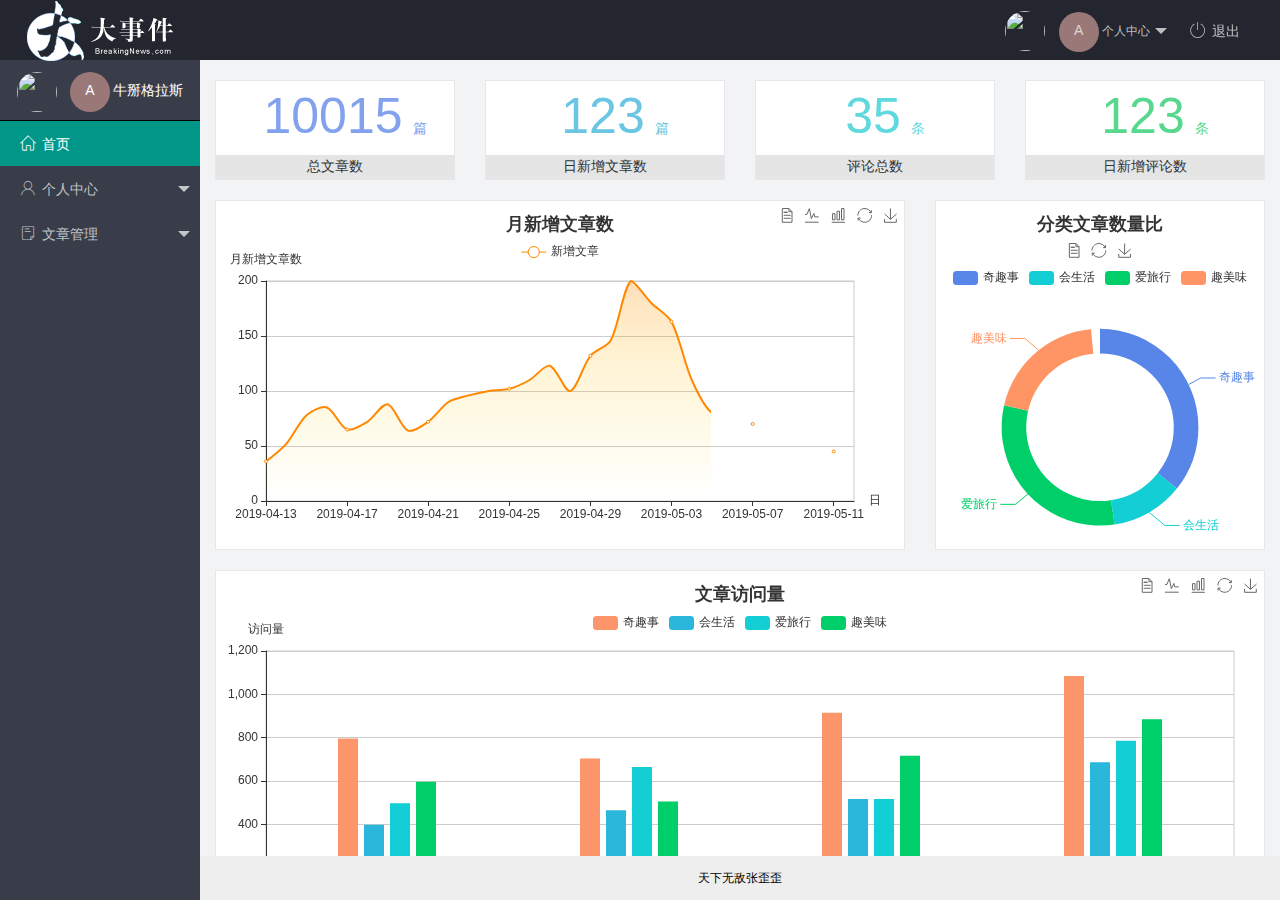
==== commit 7b660964: "个人中心结束" ====
--- a/index.html
+++ b/index.html
@@ -52,9 +52,9 @@
                     <li class="layui-nav-item">
                         <a href="javascript:;"><span class="iconfont icon-user"></span>个人中心</a>
                         <dl class="layui-nav-child">
-                            <dd><a href="javascript:;"><i class="layui-icon layui-icon-fire"></i> 基本资料</a></dd>
-                            <dd><a href="javascript:;"><i class="layui-icon layui-icon-face-smile"></i> 更换头像</a></dd>
-                            <dd><a href="javascript:;"><i class="layui-icon layui-icon-face-smile"></i> 重置密码</a></dd>
+                            <dd><a href="/user/user_info.html" target="fm"><i class="layui-icon layui-icon-fire"></i> 基本资料</a></dd>
+                            <dd><a href="/user/user_avatar.html" target="fm"><i class="layui-icon layui-icon-face-smile"></i> 更换头像</a></dd>
+                            <dd><a href="/user/user_pwd.html" target="fm"><i class="layui-icon layui-icon-face-smile"></i> 重置密码</a></dd>
                         </dl>
                     </li>
                     <li class="layui-nav-item">
@@ -81,10 +81,13 @@
             天下无敌张歪歪
         </div>
     </div>
-    <!-- 导入layui的js -->
+    <!-- 导入layui.js -->
     <script src="/assets/lib/layui/layui.all.js"></script>
+    <!-- 导入jQuery -->
     <script src="/assets/lib/jquery.js"></script>
+    <!-- 导入baseApi.js 配置url -->
     <script src="/assets/js/baseAPI.js"></script>
+    <!-- 导入自己的js -->
     <script src="/assets/js/index.js"></script>
 </body>
 
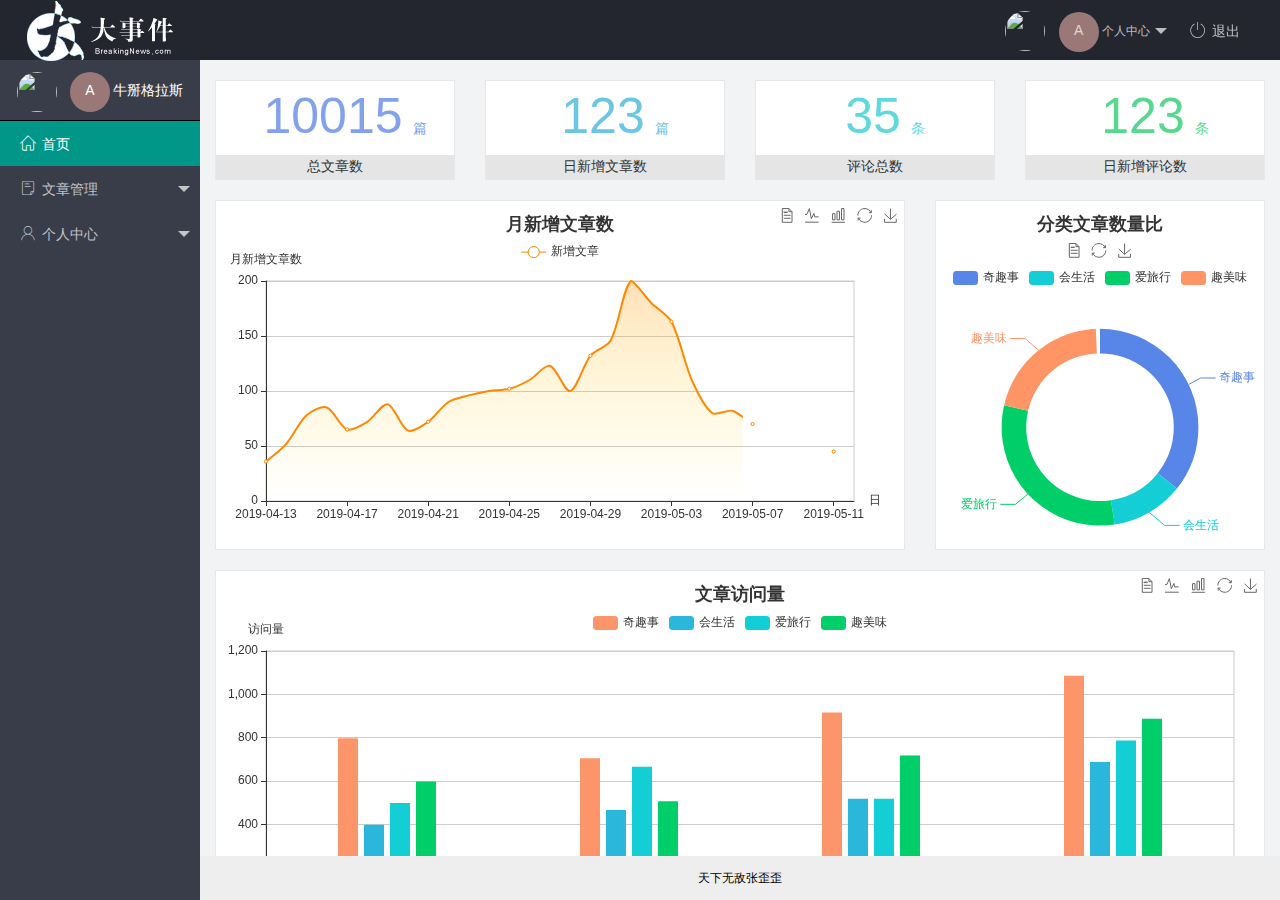
==== commit f71ebf17: "Git大事件完成！！！" ====
--- a/index.html
+++ b/index.html
@@ -50,6 +50,14 @@
                         <a href="/home/dashboard.html" target="fm"><span class="iconfont icon-home"></span>首页</a>
                     </li>
                     <li class="layui-nav-item">
+                        <a class="" href="javascript:;"><span class="iconfont icon-16"></span>文章管理</a>
+                        <dl class="layui-nav-child">
+                            <dd><a href="/article/art_cate.html" target="fm"><i class="layui-icon layui-icon-face-smile"></i> 文章类别</a></dd>
+                            <dd><a href="/article/art_list.html" target="fm"><i class="layui-icon layui-icon-read"></i> 文章列表</a></dd>
+                            <dd><a href="/article/art_pub.html" target="fm"><i class="layui-icon layui-icon-face-smile"></i> 发布文章</a></dd>
+                        </dl>
+                    </li>
+                    <li class="layui-nav-item">
                         <a href="javascript:;"><span class="iconfont icon-user"></span>个人中心</a>
                         <dl class="layui-nav-child">
                             <dd><a href="/user/user_info.html" target="fm"><i class="layui-icon layui-icon-fire"></i> 基本资料</a></dd>
@@ -57,15 +65,7 @@
                             <dd><a href="/user/user_pwd.html" target="fm"><i class="layui-icon layui-icon-face-smile"></i> 重置密码</a></dd>
                         </dl>
                     </li>
-                    <li class="layui-nav-item">
-                        <a class="" href="javascript:;"><span class="iconfont icon-16"></span>文章管理</a>
-                        <dl class="layui-nav-child">
-                            <dd><a href="javascript:;"><i class="layui-icon layui-icon-face-smile"></i> 列表一</a></dd>
-                            <dd><a href="javascript:;"><i class="layui-icon layui-icon-read"></i> 列表二</a></dd>
-                            <dd><a href="javascript:;"><i class="layui-icon layui-icon-face-smile"></i> 列表三</a></dd>
-                            <dd><a href="javascript:;"><i class="layui-icon layui-icon-face-smile"></i> 超链接</a></dd>
-                        </dl>
-                    </li>
+                   
                    
                 </ul>
             </div>
